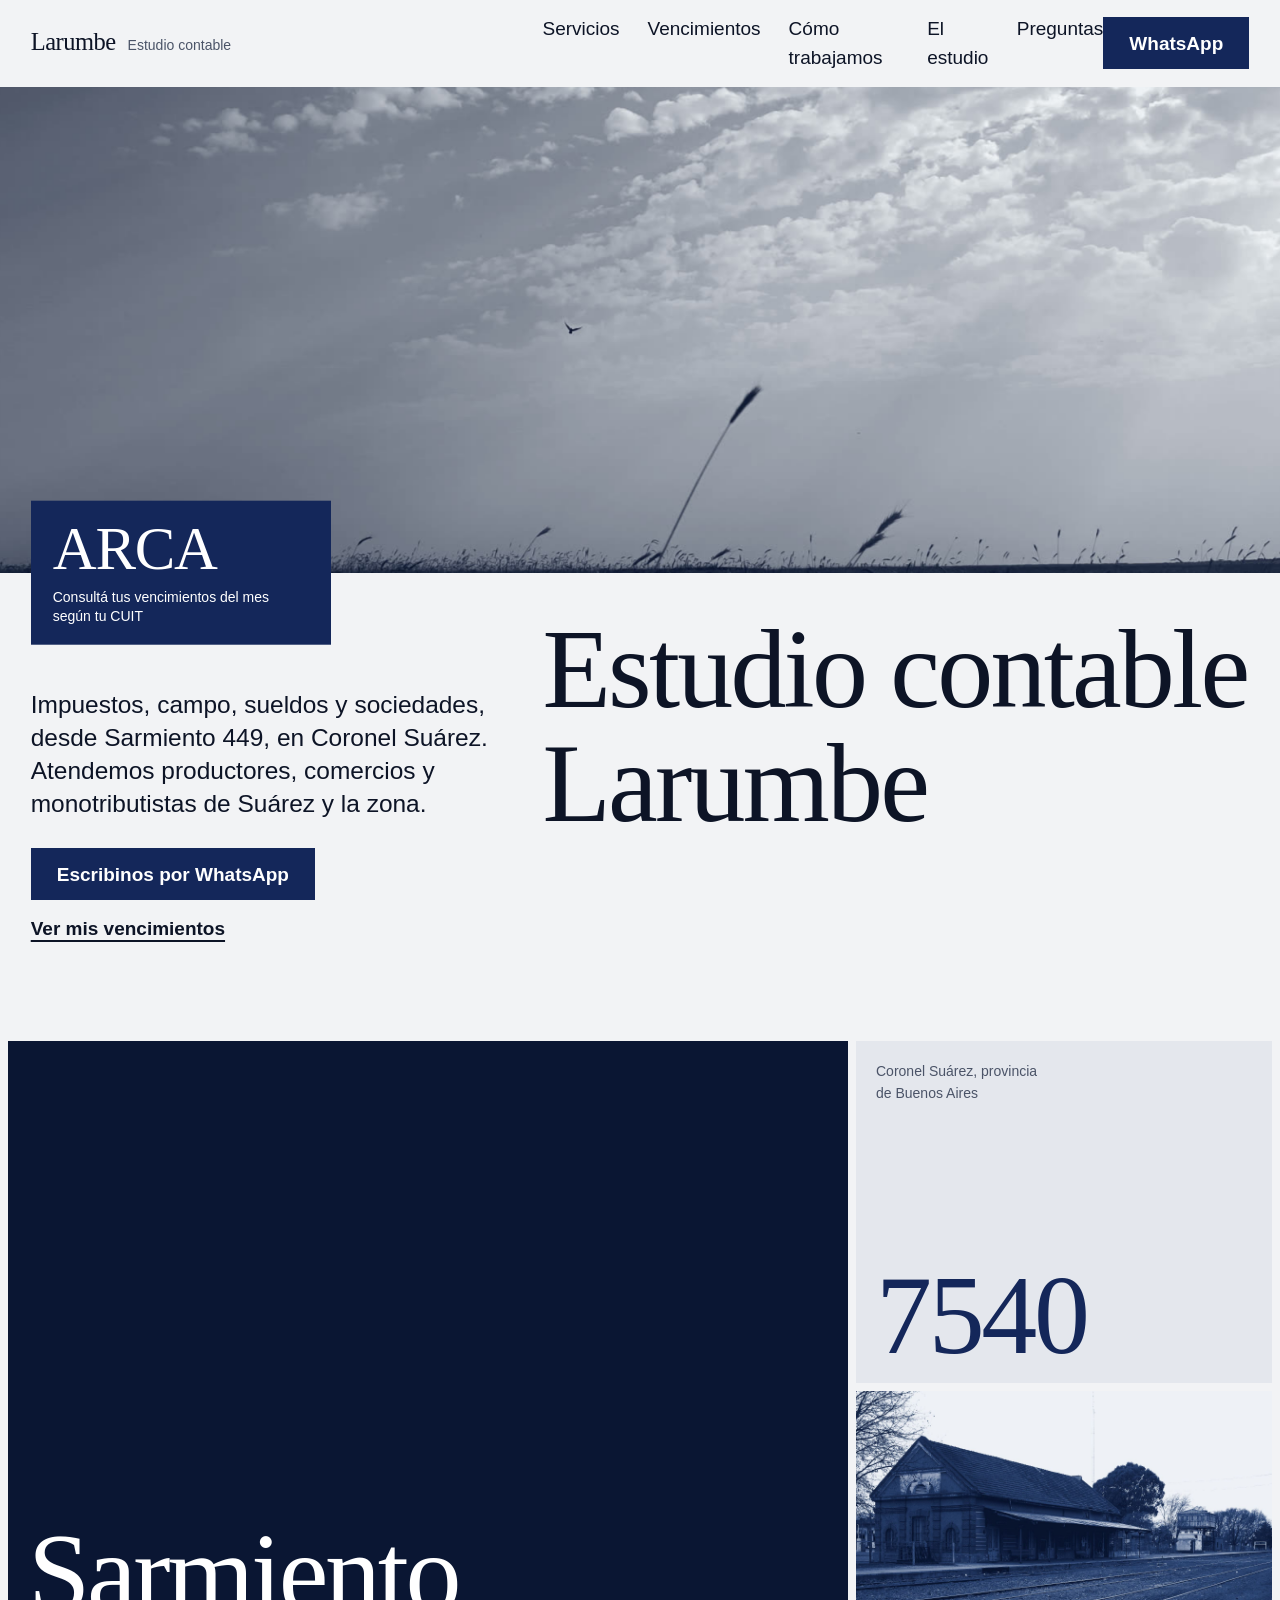
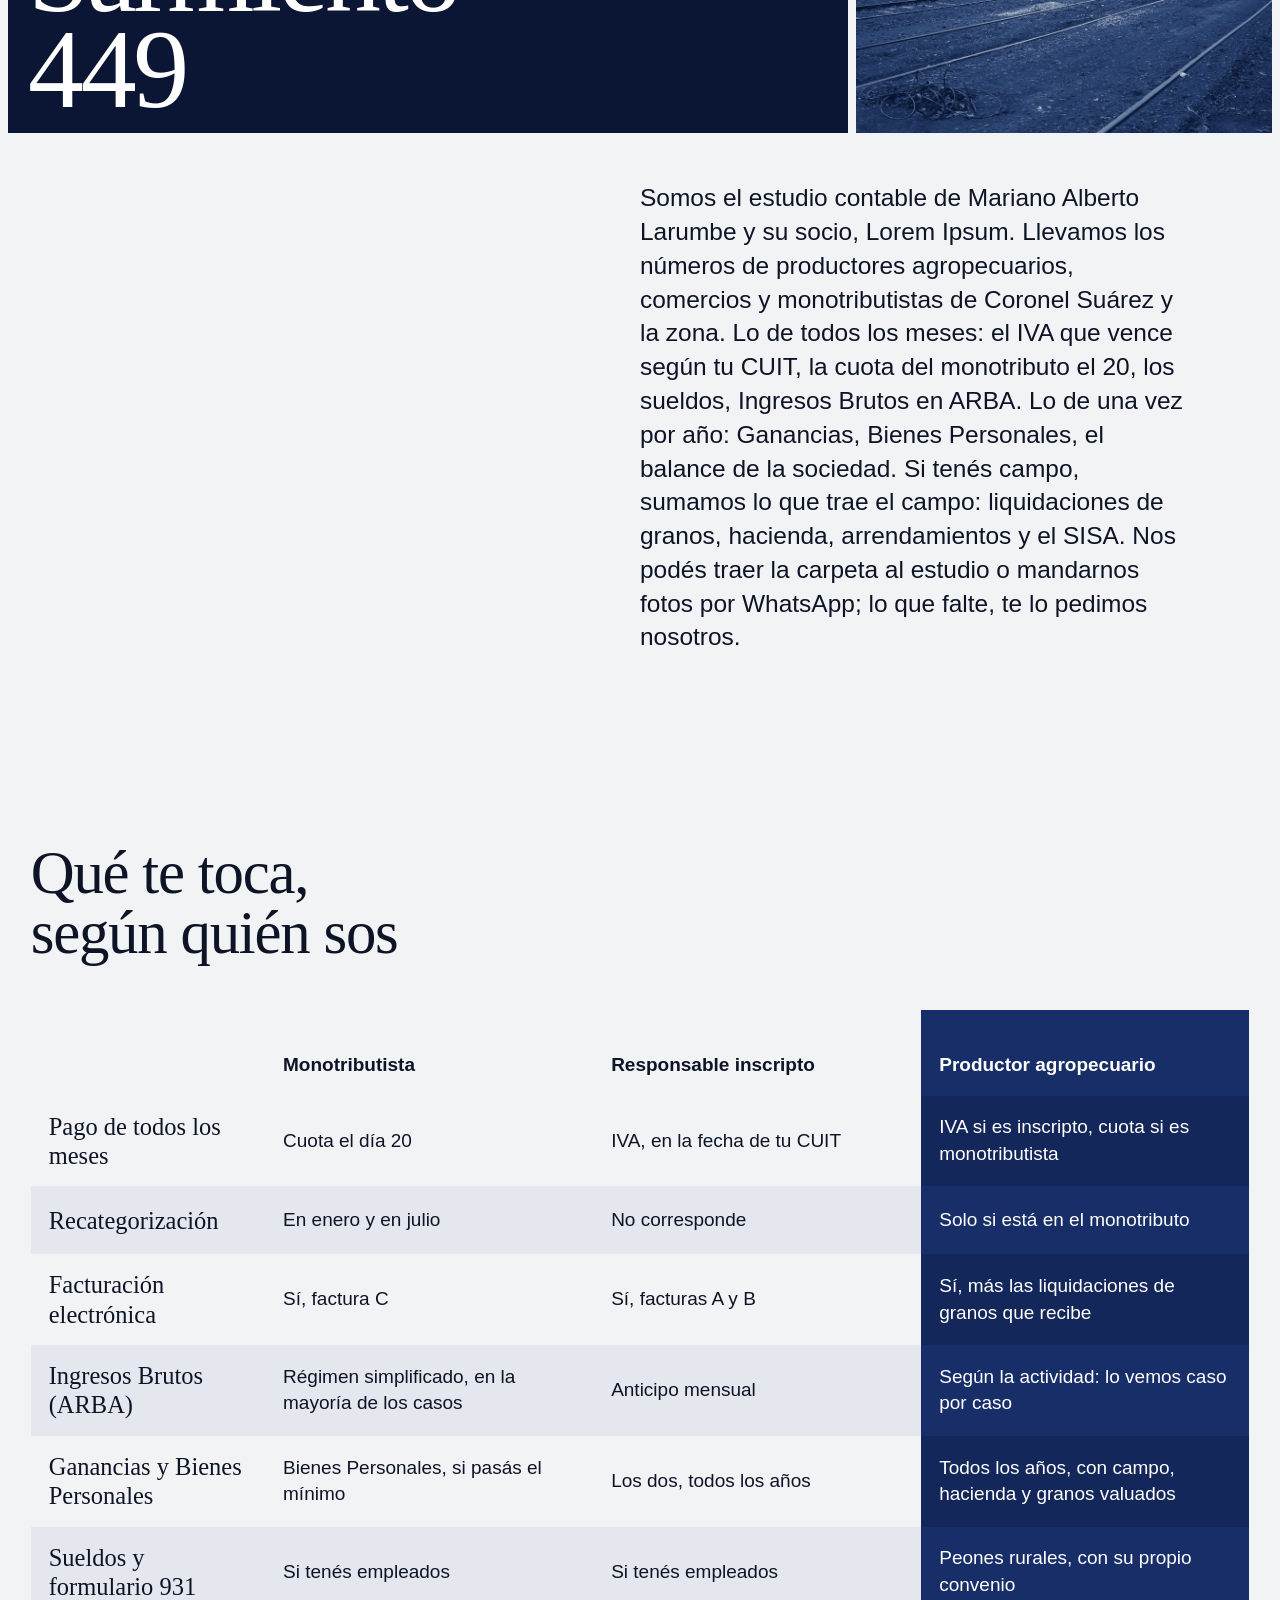
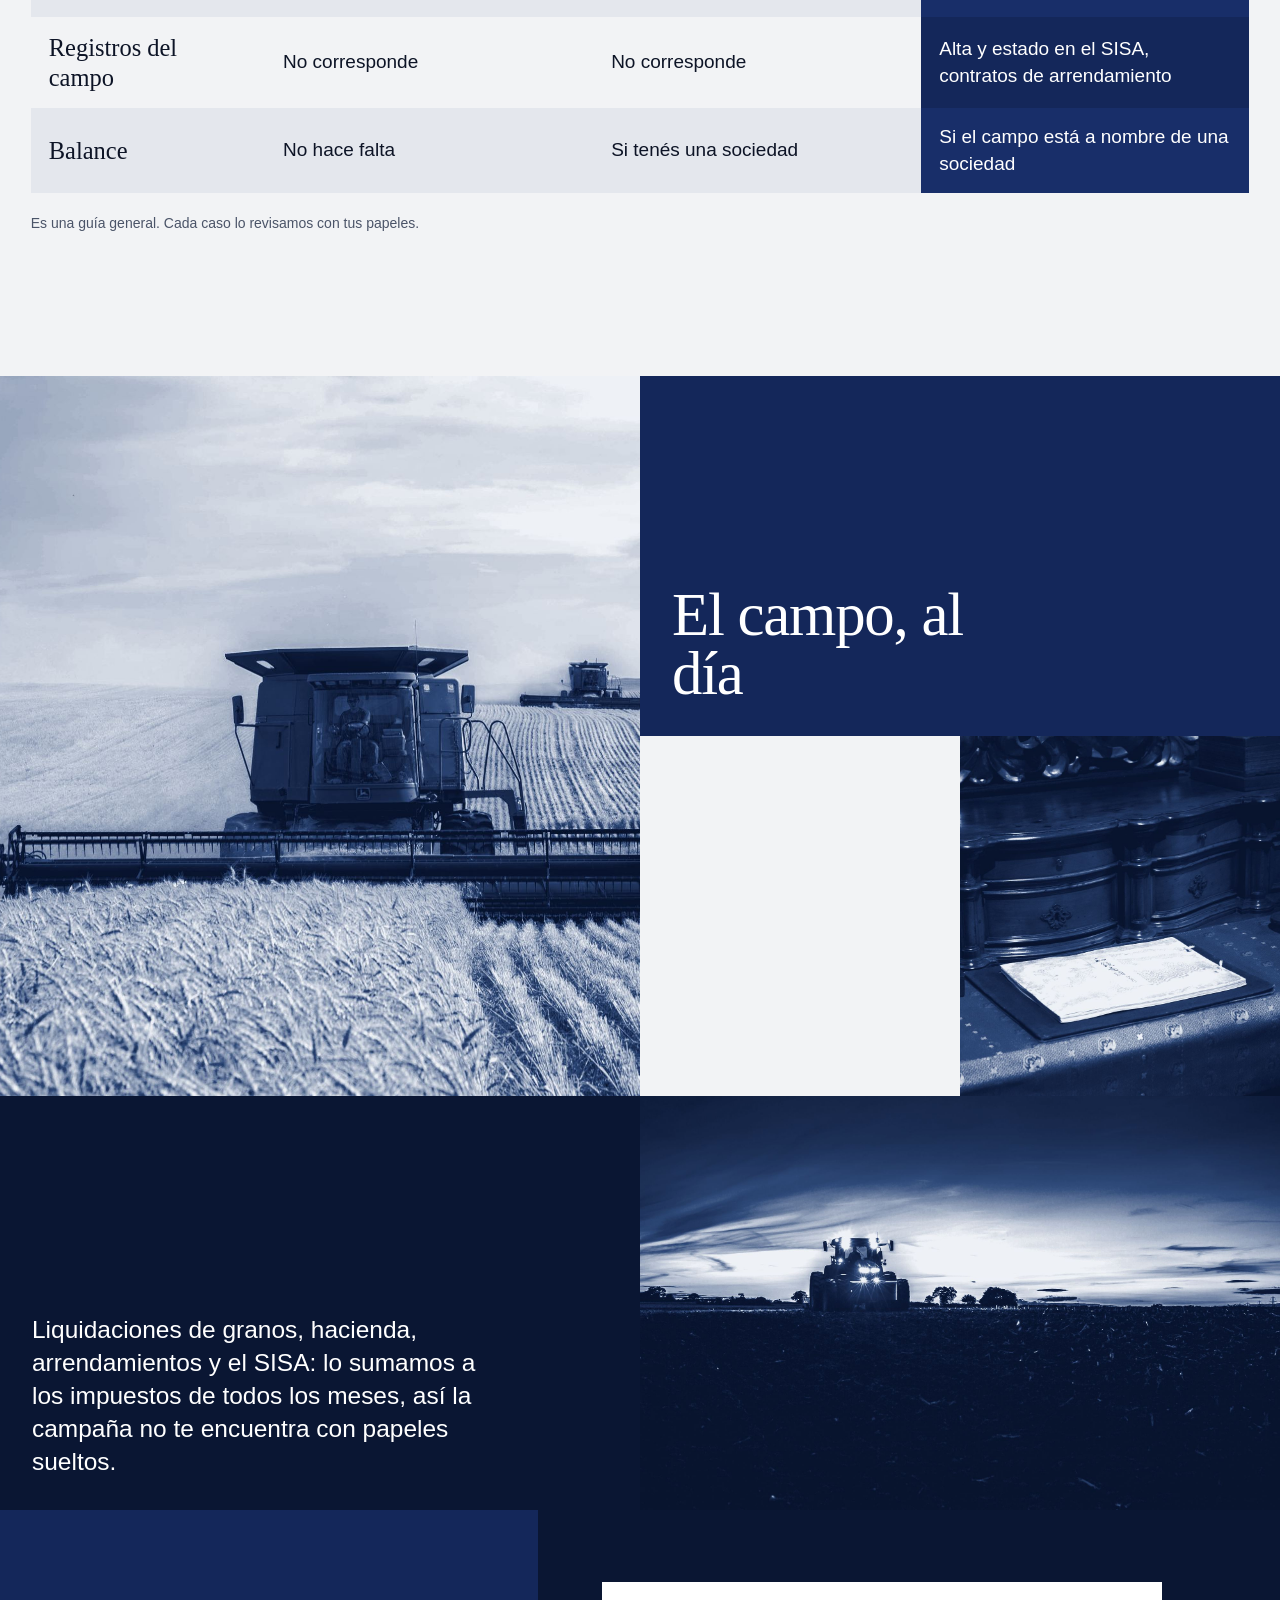
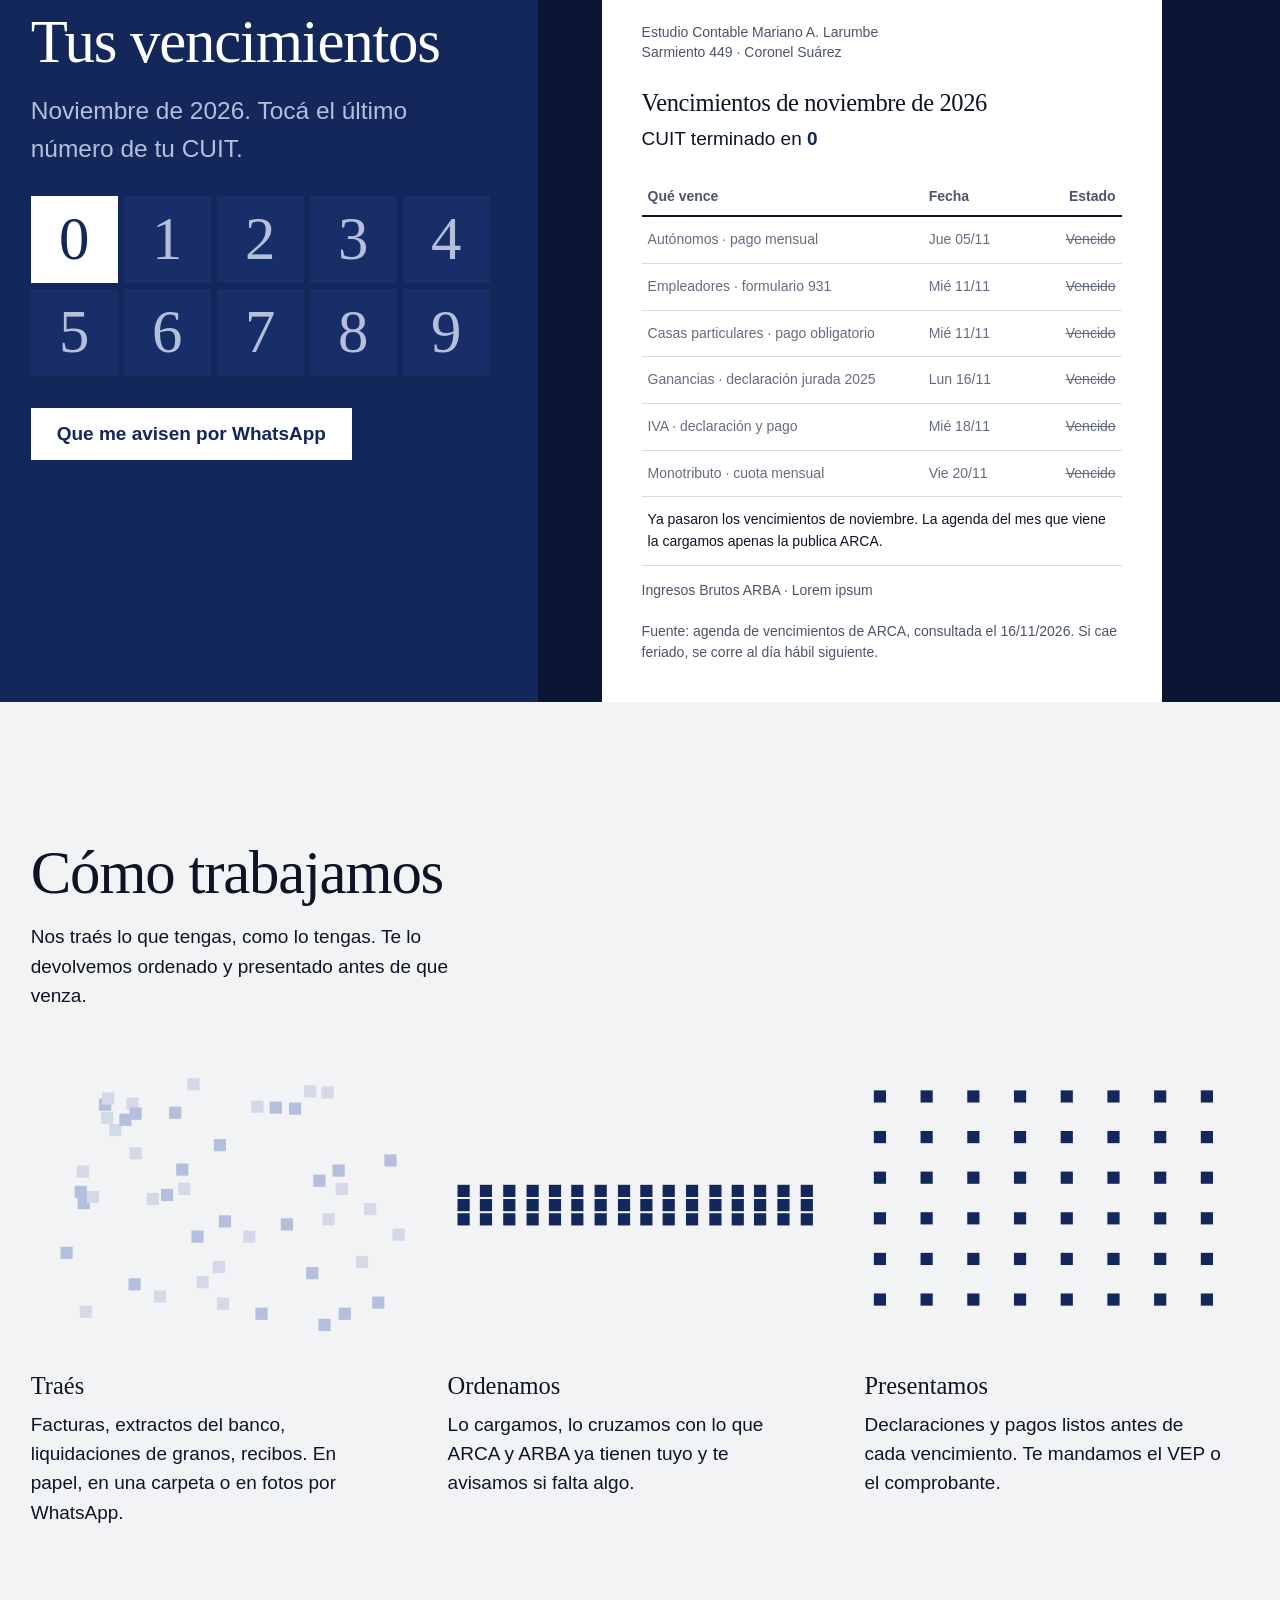
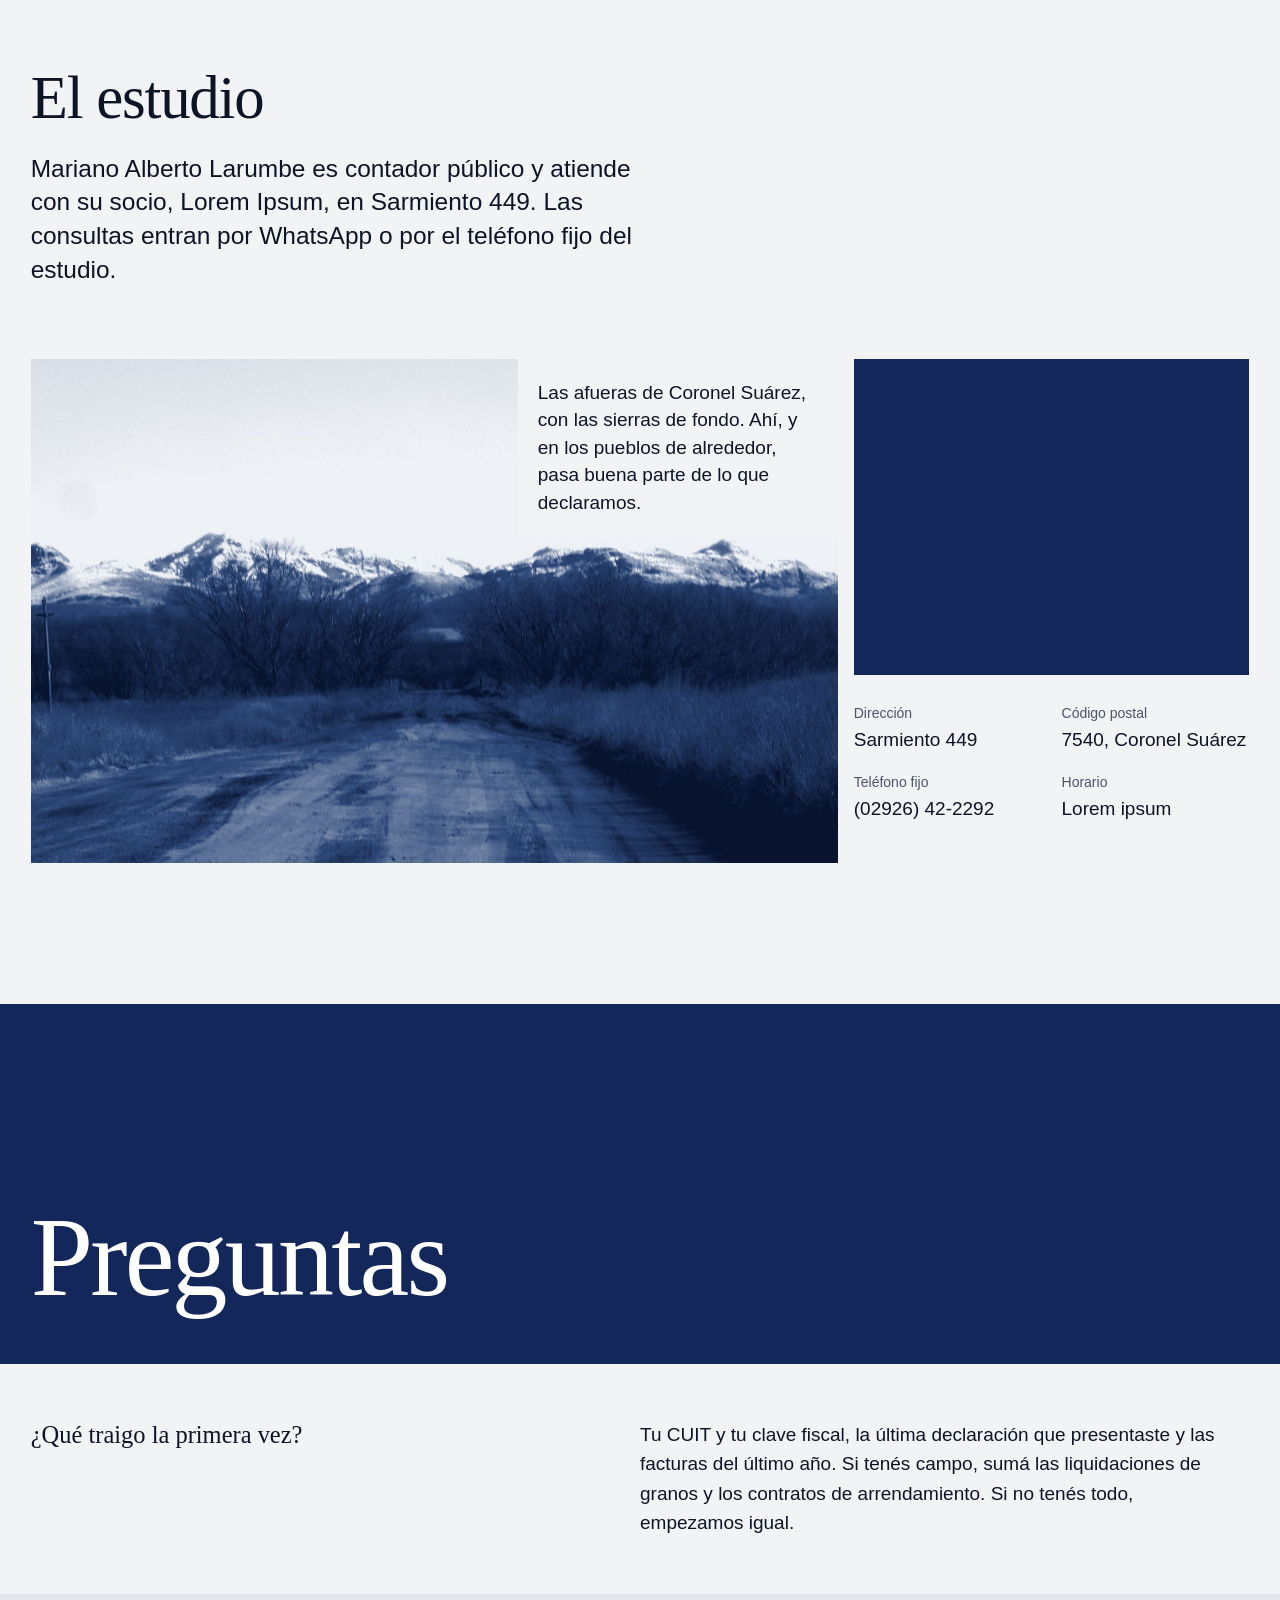
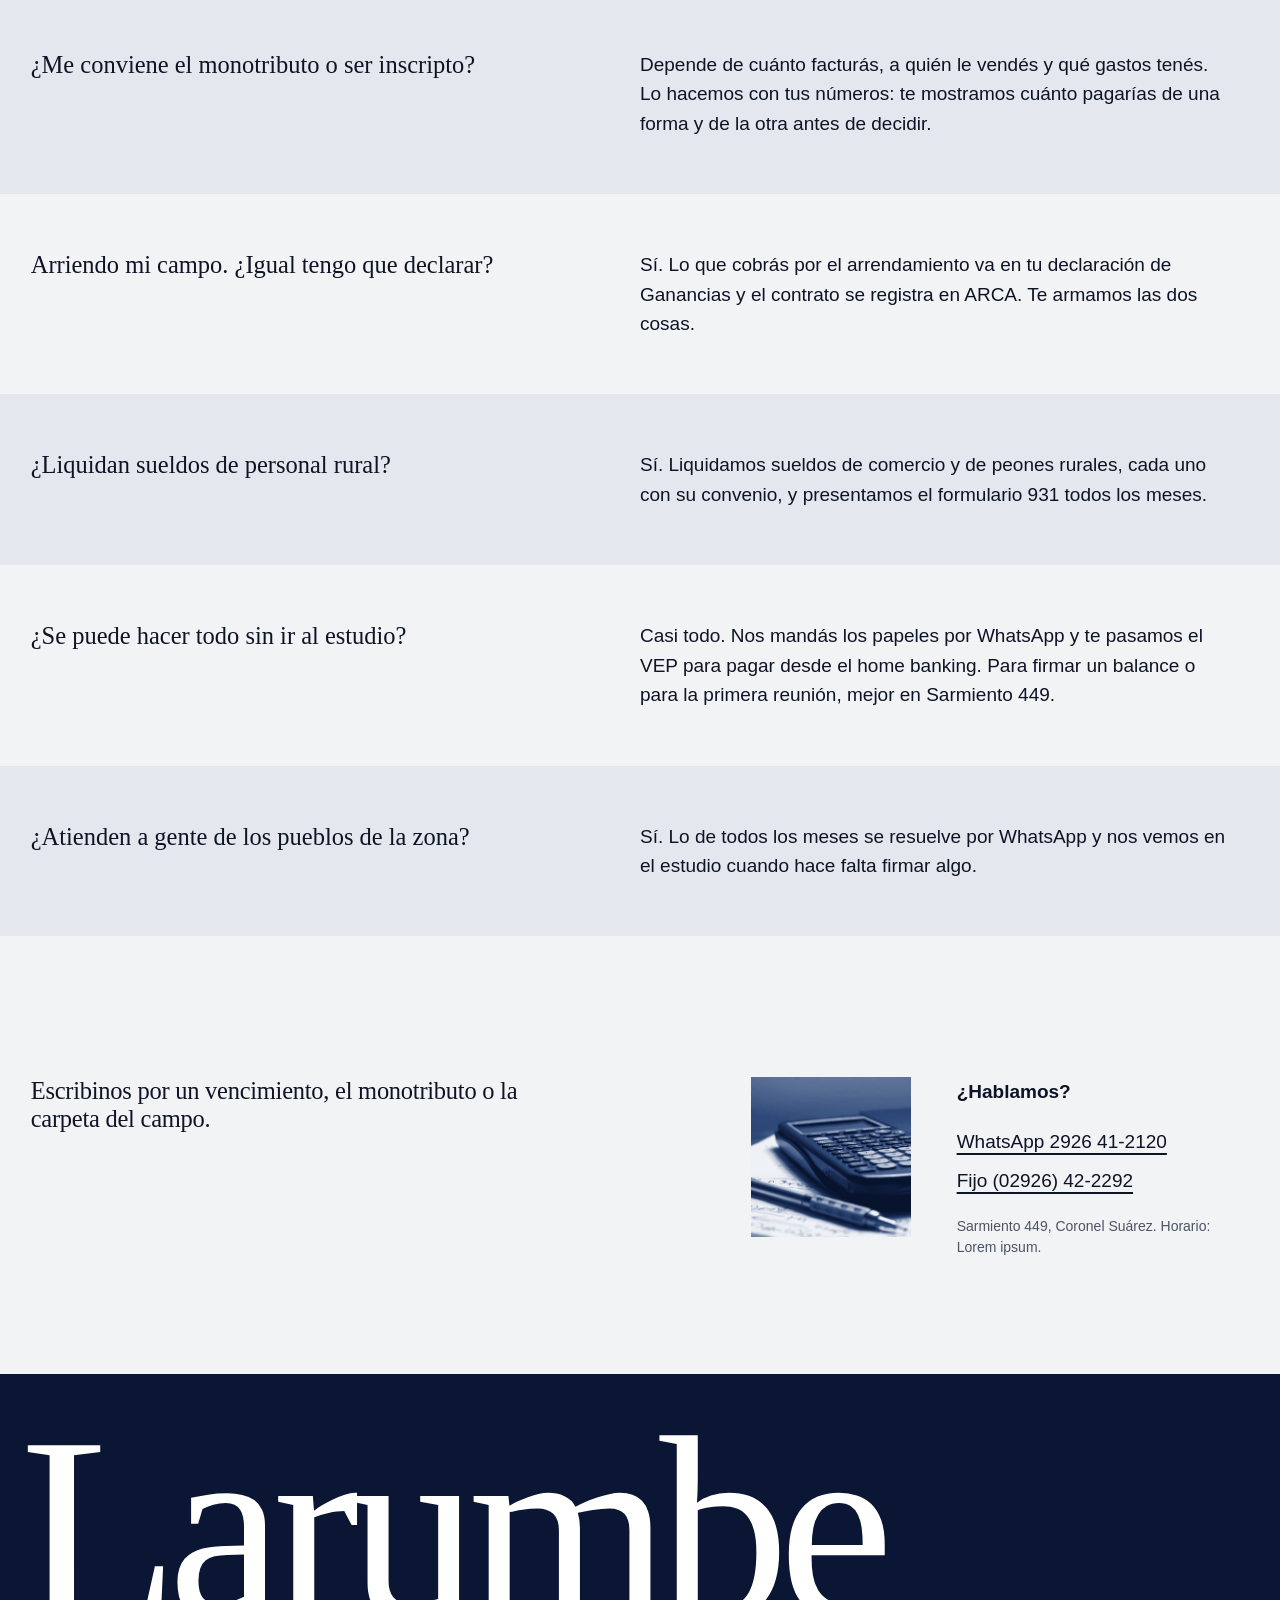
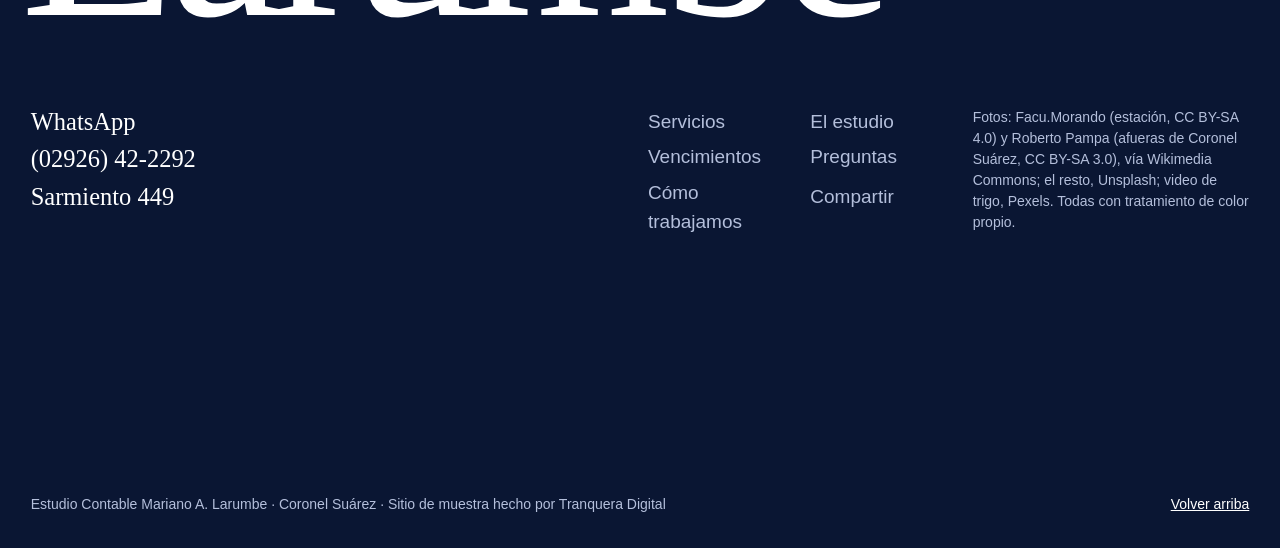
==== index.html @ 8ce14735 "Sitio de muestra: Estudio Contable Mariano A. Larumbe Co-Authored-By: Claude Opus 5.5 <noreply@anthr" ====
<!doctype html>
<html lang="es-AR">
<head>
<meta charset="utf-8">
<meta name="viewport" content="width=device-width, initial-scale=1">
<title>Estudio contable en Coronel Suárez | Mariano A. Larumbe</title>
<meta name="description" content="Estudio contable de Mariano Alberto Larumbe en Sarmiento 449, Coronel Suárez. Monotributo, IVA, Ganancias, sueldos, sociedades y campo. Consultá tus vencimientos de ARCA según tu CUIT.">
<!-- Sitio de muestra: no indexar hasta que el estudio lo apruebe -->
<meta name="robots" content="noindex, nofollow">
<link rel="canonical" href="https://borthaburutoribio.github.io/estudio-larumbe-website/">
<meta property="og:type" content="website">
<meta property="og:title" content="Estudio Contable Mariano A. Larumbe · Coronel Suárez">
<meta property="og:description" content="Impuestos, campo, sueldos y sociedades desde Sarmiento 449. Vencimientos de ARCA según tu CUIT.">
<meta property="og:image" content="https://borthaburutoribio.github.io/estudio-larumbe-website/assets/img/silos-junto-a-la-ruta.jpg">
<meta property="og:locale" content="es_AR">
<meta name="theme-color" content="#14275a">
<link rel="icon" href="assets/favicon.svg" type="image/svg+xml">
<link rel="preconnect" href="https://api.fontshare.com">
<link rel="preconnect" href="https://cdn.fontshare.com" crossorigin>
<link href="https://api.fontshare.com/v2/css?f[]=boska@400,500&f[]=switzer@400,500,600&display=swap" rel="stylesheet">
<link rel="preload" as="image" href="assets/img/cielo-pampa-poster.jpg">
<link rel="stylesheet" href="styles.css?v=3">
<script type="application/ld+json">
{
  "@context": "https://schema.org",
  "@type": "AccountingService",
  "name": "Estudio Contable Mariano A. Larumbe",
  "alternateName": "Larumbe Mariano Alberto Estudio Contable",
  "url": "https://borthaburutoribio.github.io/estudio-larumbe-website/",
  "image": "https://borthaburutoribio.github.io/estudio-larumbe-website/assets/img/silos-junto-a-la-ruta.jpg",
  "telephone": "+54 2926 42-2292",
  "address": {
    "@type": "PostalAddress",
    "streetAddress": "Sarmiento 449",
    "addressLocality": "Coronel Suárez",
    "postalCode": "7540",
    "addressRegion": "Buenos Aires",
    "addressCountry": "AR"
  },
  "areaServed": "Partido de Coronel Suárez",
  "founder": {"@type": "Person", "name": "Mariano Alberto Larumbe", "jobTitle": "Contador público"},
  "knowsAbout": ["Monotributo", "IVA", "Ganancias", "Bienes Personales", "Ingresos Brutos ARBA", "Sueldos", "Sociedades", "Impuestos del sector agropecuario"]
}
</script>
<script type="application/ld+json">
{
  "@context": "https://schema.org",
  "@type": "FAQPage",
  "mainEntity": [
    {"@type": "Question", "name": "¿Qué traigo la primera vez?", "acceptedAnswer": {"@type": "Answer", "text": "Tu CUIT y tu clave fiscal, la última declaración que presentaste y las facturas del último año. Si tenés campo, sumá las liquidaciones de granos y los contratos de arrendamiento. Si no tenés todo, empezamos igual."}},
    {"@type": "Question", "name": "¿Me conviene el monotributo o ser responsable inscripto?", "acceptedAnswer": {"@type": "Answer", "text": "Depende de cuánto facturás, a quién le vendés y qué gastos tenés. Lo hacemos con tus números: te mostramos cuánto pagarías de una forma y de la otra antes de decidir."}},
    {"@type": "Question", "name": "Arriendo mi campo. ¿Igual tengo que declarar?", "acceptedAnswer": {"@type": "Answer", "text": "Sí. Lo que cobrás por el arrendamiento va en tu declaración de Ganancias y el contrato se registra en ARCA. Te armamos las dos cosas."}},
    {"@type": "Question", "name": "¿Liquidan sueldos de personal rural?", "acceptedAnswer": {"@type": "Answer", "text": "Sí. Liquidamos sueldos de comercio y de peones rurales, cada uno con su convenio, y presentamos el formulario 931 todos los meses."}},
    {"@type": "Question", "name": "¿Se puede hacer todo sin ir al estudio?", "acceptedAnswer": {"@type": "Answer", "text": "Casi todo. Nos mandás los papeles por WhatsApp y te pasamos el VEP para pagar desde el home banking. Para firmar un balance o para la primera reunión, mejor en Sarmiento 449."}},
    {"@type": "Question", "name": "¿Atienden a gente de los pueblos de la zona?", "acceptedAnswer": {"@type": "Answer", "text": "Sí. Lo de todos los meses se resuelve por WhatsApp y nos vemos en el estudio cuando hace falta firmar algo."}}
  ]
}
</script>
</head>
<body>
<a class="skip" href="#contenido">Ir al contenido</a>

<header class="bar">
  <a class="wordmark" href="#inicio" aria-label="Estudio Larumbe, inicio">
    <span class="wm-name">Larumbe</span>
    <span class="wm-sub">Estudio contable</span>
  </a>
  <nav class="nav" aria-label="Secciones">
    <button class="nav-toggle" type="button" aria-expanded="false" aria-controls="menu">Menú</button>
    <ul id="menu" class="nav-list">
      <li><a href="#que-te-toca">Servicios</a></li>
      <li><a href="#vencimientos">Vencimientos</a></li>
      <li><a href="#como-trabajamos">Cómo trabajamos</a></li>
      <li><a href="#estudio">El estudio</a></li>
      <li><a href="#preguntas">Preguntas</a></li>
    </ul>
  </nav>
  <a class="btn btn-ink bar-cta" href="https://wa.me/5492926412120?text=Hola%20Mariano%2C%20te%20escribo%20desde%20la%20web%20del%20estudio." target="_blank" rel="noopener">WhatsApp</a>
</header>

<main id="contenido">

<!-- HERO -->
<section class="hero" id="inicio">
  <figure class="masthead">
    <video class="mast-media" autoplay muted loop playsinline preload="auto" poster="assets/img/cielo-pampa-poster.jpg" aria-label="Trigo moviéndose con el viento bajo un cielo de nubes, en la llanura"><source src="assets/video/cielo-pampa.mp4" type="video/mp4"></video>
  </figure>
  <div class="hero-body">
    <div class="next-due" id="proximo" aria-live="polite">
      <p class="nd-fig" id="nd-fig">18/11</p>
      <p class="nd-text" id="nd-text">Vence el IVA para los CUIT terminados en 0 y 1</p>
    </div>
    <div class="hero-talk">
      <p class="standfirst reveal-late">Impuestos, campo, sueldos y sociedades, desde Sarmiento 449, en Coronel Suárez. Atendemos productores, comercios y monotributistas de Suárez y la zona.</p>
      <!-- A CONFIRMAR: rubros de clientes y zona que atiende el estudio -->
      <div class="hero-actions reveal-late">
        <a class="btn btn-ink" href="https://wa.me/5492926412120?text=Hola%20Mariano%2C%20quiero%20hacer%20una%20consulta%20al%20estudio." target="_blank" rel="noopener">Escribinos por WhatsApp</a>
        <a class="link" href="#vencimientos">Ver mis vencimientos</a>
      </div>
    </div>
    <h1 class="hero-title"><span class="line"><span>Estudio contable</span></span><span class="line"><span>Larumbe</span></span></h1>
  </div>
</section>

<!-- INTRO: tiles -->
<section class="tiles" aria-labelledby="t-dir">
  <div class="tile tile-a">
    <h2 id="t-dir" class="tile-slogan rise"><span>Sarmiento</span> <span>449</span></h2>
  </div>
  <div class="tile tile-b">
    <p class="tile-fig rise" aria-label="Código postal 7540">7540</p>
    <p class="tile-cap">Coronel Suárez, provincia de Buenos Aires</p>
  </div>
  <figure class="tile tile-c">
    <img src="assets/img/estacion-coronel-suarez.jpg" width="1920" height="1440" alt="La estación de tren de Coronel Suárez" loading="lazy" decoding="async">
  </figure>
  <div class="tile tile-d">
    <!-- A CONFIRMAR: nombre del socio, rubros y servicios que lleva el estudio -->
    <p class="lead rise">Somos el estudio contable de Mariano Alberto Larumbe y su socio, Lorem Ipsum. Llevamos los números de productores agropecuarios, comercios y monotributistas de Coronel Suárez y la zona. Lo de todos los meses: el IVA que vence según tu CUIT, la cuota del monotributo el 20, los sueldos, Ingresos Brutos en ARBA. Lo de una vez por año: Ganancias, Bienes Personales, el balance de la sociedad. Si tenés campo, sumamos lo que trae el campo: liquidaciones de granos, hacienda, arrendamientos y el SISA. Nos podés traer la carpeta al estudio o mandarnos fotos por WhatsApp; lo que falte, te lo pedimos nosotros.</p>
  </div>
</section>

<!-- FEATURES: comparación en texto -->
<section class="compare" id="que-te-toca" aria-labelledby="c-title">
  <h2 id="c-title" class="h-head rise">Qué te toca, según quién sos</h2>
  <!-- A CONFIRMAR: servicios que efectivamente presta el estudio -->
  <div class="cmp" role="table" aria-label="Obligaciones según el tipo de contribuyente">
    <div class="cmp-row cmp-headrow" role="row">
      <span class="cmp-name" role="columnheader"><span class="sr">Obligación</span></span>
      <span class="cmp-col" role="columnheader">Monotributista</span>
      <span class="cmp-col" role="columnheader">Responsable inscripto</span>
      <span class="cmp-col is-feat" role="columnheader">Productor agropecuario</span>
    </div>
    <div class="cmp-row" role="row">
      <span class="cmp-name" role="rowheader">Pago de todos los meses</span>
      <span class="cmp-cell" role="cell" data-col="Monotributista">Cuota el día 20</span>
      <span class="cmp-cell" role="cell" data-col="Responsable inscripto">IVA, en la fecha de tu CUIT</span>
      <span class="cmp-cell is-feat" role="cell" data-col="Productor agropecuario">IVA si es inscripto, cuota si es monotributista</span>
    </div>
    <div class="cmp-row" role="row">
      <span class="cmp-name" role="rowheader">Recategorización</span>
      <span class="cmp-cell" role="cell" data-col="Monotributista">En enero y en julio</span>
      <span class="cmp-cell" role="cell" data-col="Responsable inscripto">No corresponde</span>
      <span class="cmp-cell is-feat" role="cell" data-col="Productor agropecuario">Solo si está en el monotributo</span>
    </div>
    <div class="cmp-row" role="row">
      <span class="cmp-name" role="rowheader">Facturación electrónica</span>
      <span class="cmp-cell" role="cell" data-col="Monotributista">Sí, factura C</span>
      <span class="cmp-cell" role="cell" data-col="Responsable inscripto">Sí, facturas A y B</span>
      <span class="cmp-cell is-feat" role="cell" data-col="Productor agropecuario">Sí, más las liquidaciones de granos que recibe</span>
    </div>
    <div class="cmp-row" role="row">
      <span class="cmp-name" role="rowheader">Ingresos Brutos (ARBA)</span>
      <span class="cmp-cell" role="cell" data-col="Monotributista">Régimen simplificado, en la mayoría de los casos</span>
      <span class="cmp-cell" role="cell" data-col="Responsable inscripto">Anticipo mensual</span>
      <span class="cmp-cell is-feat" role="cell" data-col="Productor agropecuario">Según la actividad: lo vemos caso por caso</span>
    </div>
    <div class="cmp-row" role="row">
      <span class="cmp-name" role="rowheader">Ganancias y Bienes Personales</span>
      <span class="cmp-cell" role="cell" data-col="Monotributista">Bienes Personales, si pasás el mínimo</span>
      <span class="cmp-cell" role="cell" data-col="Responsable inscripto">Los dos, todos los años</span>
      <span class="cmp-cell is-feat" role="cell" data-col="Productor agropecuario">Todos los años, con campo, hacienda y granos valuados</span>
    </div>
    <div class="cmp-row" role="row">
      <span class="cmp-name" role="rowheader">Sueldos y formulario 931</span>
      <span class="cmp-cell" role="cell" data-col="Monotributista">Si tenés empleados</span>
      <span class="cmp-cell" role="cell" data-col="Responsable inscripto">Si tenés empleados</span>
      <span class="cmp-cell is-feat" role="cell" data-col="Productor agropecuario">Peones rurales, con su propio convenio</span>
    </div>
    <div class="cmp-row" role="row">
      <span class="cmp-name" role="rowheader">Registros del campo</span>
      <span class="cmp-cell" role="cell" data-col="Monotributista">No corresponde</span>
      <span class="cmp-cell" role="cell" data-col="Responsable inscripto">No corresponde</span>
      <span class="cmp-cell is-feat" role="cell" data-col="Productor agropecuario">Alta y estado en el SISA, contratos de arrendamiento</span>
    </div>
    <div class="cmp-row" role="row">
      <span class="cmp-name" role="rowheader">Balance</span>
      <span class="cmp-cell" role="cell" data-col="Monotributista">No hace falta</span>
      <span class="cmp-cell" role="cell" data-col="Responsable inscripto">Si tenés una sociedad</span>
      <span class="cmp-cell is-feat" role="cell" data-col="Productor agropecuario">Si el campo está a nombre de una sociedad</span>
    </div>
  </div>
  <p class="note">Es una guía general. Cada caso lo revisamos con tus papeles.</p>
</section>

<!-- MOSAICO: campo y escritorio -->
<section class="mosaic" aria-labelledby="m-title">
  <figure class="m m-a">
    <img src="assets/img/cosechadora-en-trigo.jpg" width="2000" height="1428" alt="Cosechadora levantando trigo en un lote" loading="lazy" decoding="async">
  </figure>
  <div class="m m-b">
    <h2 id="m-title" class="m-title rise">El campo, al día</h2>
  </div>
  <figure class="m m-c">
    <img src="assets/img/silos-junto-a-la-ruta.jpg" width="2000" height="1333" alt="Silos de cereal junto a una ruta en la llanura bonaerense" loading="lazy" decoding="async">
  </figure>
  <figure class="m m-d">
    <img src="assets/img/libro-contable-antiguo.jpg" width="2000" height="1125" alt="Libro contable abierto sobre un escritorio de madera" loading="lazy" decoding="async">
  </figure>
  <div class="m m-e">
    <p class="m-text rise">Liquidaciones de granos, hacienda, arrendamientos y el SISA: lo sumamos a los impuestos de todos los meses, así la campaña no te encuentra con papeles sueltos.</p>
  </div>
  <figure class="m m-f">
    <img src="assets/img/tractor-al-anochecer.jpg" width="2000" height="1313" alt="Tractor trabajando un lote al anochecer" loading="lazy" decoding="async">
  </figure>
</section>

<!-- VENCIMIENTOS: la pieza interactiva -->
<section class="dues" id="vencimientos" aria-labelledby="v-title">
  <div class="dues-pick">
    <h2 id="v-title" class="h-head rise">Tus vencimientos</h2>
    <p class="dues-help">Noviembre de 2026. Tocá el último número de tu CUIT.</p>
    <div class="digits" role="group" aria-label="Último número del CUIT">
      <button type="button" class="digit" data-d="0">0</button>
      <button type="button" class="digit" data-d="1">1</button>
      <button type="button" class="digit" data-d="2">2</button>
      <button type="button" class="digit" data-d="3">3</button>
      <button type="button" class="digit" data-d="4">4</button>
      <button type="button" class="digit" data-d="5">5</button>
      <button type="button" class="digit" data-d="6">6</button>
      <button type="button" class="digit" data-d="7">7</button>
      <button type="button" class="digit" data-d="8">8</button>
      <button type="button" class="digit" data-d="9">9</button>
    </div>
    <a class="btn btn-paper" id="dues-wa" href="https://wa.me/5492926412120?text=Hola%2C%20quiero%20que%20me%20avisen%20mis%20vencimientos." target="_blank" rel="noopener">Que me avisen por WhatsApp</a>
  </div>
  <div class="dues-stage">
    <article class="sheet" data-ui id="sheet" aria-live="polite">
      <header class="sh-head">
        <p class="sh-from">Estudio Contable Mariano A. Larumbe<br>Sarmiento 449 · Coronel Suárez</p>
        <p class="sh-title">Vencimientos de noviembre de 2026</p>
        <p class="sh-cuit">CUIT terminado en <strong id="sh-d">0</strong></p>
      </header>
      <table class="sh-table">
        <thead><tr><th scope="col">Qué vence</th><th scope="col">Fecha</th><th scope="col">Estado</th></tr></thead>
        <tbody id="sh-body">
          <tr><td>Autónomos · pago mensual</td><td>Jue 05/11</td><td>Vencido</td></tr>
          <tr><td>Empleadores · formulario 931</td><td>Mié 11/11</td><td>Vencido</td></tr>
          <tr><td>Casas particulares · pago obligatorio</td><td>Mié 11/11</td><td>Vencido</td></tr>
          <tr><td>Ganancias · declaración jurada 2025</td><td>Lun 16/11</td><td>Hoy</td></tr>
          <tr><td>IVA · declaración y pago</td><td>Mié 18/11</td><td>Próximo</td></tr>
          <tr><td>Monotributo · cuota mensual</td><td>Vie 20/11</td><td>Próximo</td></tr>
        </tbody>
      </table>
      <!-- A CONFIRMAR: fechas de ARBA (Ingresos Brutos) del mes; el estudio las carga en vencimientos.js -->
      <p class="sh-row-extra">Ingresos Brutos ARBA · Lorem ipsum</p>
      <p class="sh-foot">Fuente: agenda de vencimientos de ARCA, consultada el 16/11/2026. Si cae feriado, se corre al día hábil siguiente.</p>
    </article>
  </div>
</section>

<!-- CÓMO TRABAJAMOS -->
<section class="flow" id="como-trabajamos" aria-labelledby="f-title">
  <div class="flow-head">
    <h2 id="f-title" class="h-head rise">Cómo trabajamos</h2>
    <p class="body rise">Nos traés lo que tengas, como lo tengas. Te lo devolvemos ordenado y presentado antes de que venza.</p>
    <!-- A CONFIRMAR: forma de trabajo del estudio -->
  </div>
  <div class="flow-fig">
    <!--DIAGRAMA--><svg class="diagram diagram-wide" viewBox="0 0 1200 270" role="img" aria-label="Papeles sueltos a la izquierda, juntos en una carpeta en el medio y ordenados en filas a la derecha"><rect class="sq s1" x="77" y="57" width="12" height="12" fill="var(--sq-b)" transform="rotate(-8 83 63)"/><rect class="sq s1" x="246" y="150" width="12" height="12" fill="var(--sq-a)" transform="rotate(-20 252 156)"/><rect class="sq s1" x="45" y="98" width="12" height="12" fill="var(--sq-b)" transform="rotate(-4 51 104)"/><rect class="sq s1" x="221" y="238" width="12" height="12" fill="var(--sq-a)" transform="rotate(3 227 244)"/><rect class="sq s1" x="94" y="31" width="12" height="12" fill="var(--sq-b)" transform="rotate(15 100 37)"/><rect class="sq s1" x="143" y="96" width="12" height="12" fill="var(--sq-a)" transform="rotate(-15 149 102)"/><rect class="sq s1" x="97" y="80" width="12" height="12" fill="var(--sq-b)" transform="rotate(-28 103 86)"/><rect class="sq s1" x="29" y="178" width="12" height="12" fill="var(--sq-a)" transform="rotate(-1 35 184)"/><rect class="sq s1" x="217" y="34" width="12" height="12" fill="var(--sq-b)" transform="rotate(4 223 40)"/><rect class="sq s1" x="278" y="107" width="12" height="12" fill="var(--sq-a)" transform="rotate(-17 284 113)"/><rect class="sq s1" x="286" y="20" width="12" height="12" fill="var(--sq-b)" transform="rotate(27 292 26)"/><rect class="sq s1" x="180" y="72" width="12" height="12" fill="var(--sq-a)" transform="rotate(22 186 78)"/><rect class="sq s1" x="154" y="12" width="12" height="12" fill="var(--sq-b)" transform="rotate(7 160 18)"/><rect class="sq s1" x="235" y="35" width="12" height="12" fill="var(--sq-a)" transform="rotate(34 241 41)"/><rect class="sq s1" x="48" y="236" width="12" height="12" fill="var(--sq-b)" transform="rotate(31 54 242)"/><rect class="sq s1" x="297" y="97" width="12" height="12" fill="var(--sq-a)" transform="rotate(-9 303 103)"/><rect class="sq s1" x="356" y="160" width="12" height="12" fill="var(--sq-b)" transform="rotate(-34 362 166)"/><rect class="sq s1" x="271" y="198" width="12" height="12" fill="var(--sq-a)" transform="rotate(-3 277 204)"/><rect class="sq s1" x="300" y="115" width="12" height="12" fill="var(--sq-b)" transform="rotate(1 306 121)"/><rect class="sq s1" x="303" y="238" width="12" height="12" fill="var(--sq-a)" transform="rotate(7 309 244)"/><rect class="sq s1" x="320" y="187" width="12" height="12" fill="var(--sq-b)" transform="rotate(25 326 193)"/><rect class="sq s1" x="336" y="227" width="12" height="12" fill="var(--sq-a)" transform="rotate(4 342 233)"/><rect class="sq s1" x="287" y="145" width="12" height="12" fill="var(--sq-b)" transform="rotate(3 293 151)"/><rect class="sq s1" x="185" y="147" width="12" height="12" fill="var(--sq-a)" transform="rotate(16 191 153)"/><rect class="sq s1" x="69" y="45" width="12" height="12" fill="var(--sq-b)" transform="rotate(-34 75 51)"/><rect class="sq s1" x="46" y="129" width="12" height="12" fill="var(--sq-a)" transform="rotate(-2 52 135)"/><rect class="sq s1" x="269" y="19" width="12" height="12" fill="var(--sq-b)" transform="rotate(6 275 25)"/><rect class="sq s1" x="128" y="121" width="12" height="12" fill="var(--sq-a)" transform="rotate(25 134 127)"/><rect class="sq s1" x="121" y="221" width="12" height="12" fill="var(--sq-b)" transform="rotate(-7 127 227)"/><rect class="sq s1" x="87" y="47" width="12" height="12" fill="var(--sq-a)" transform="rotate(10 93 53)"/><rect class="sq s1" x="55" y="123" width="12" height="12" fill="var(--sq-b)" transform="rotate(-9 61 129)"/><rect class="sq s1" x="158" y="162" width="12" height="12" fill="var(--sq-a)" transform="rotate(-14 164 168)"/><rect class="sq s1" x="328" y="135" width="12" height="12" fill="var(--sq-b)" transform="rotate(-18 334 141)"/><rect class="sq s1" x="67" y="32" width="12" height="12" fill="var(--sq-a)" transform="rotate(30 73 38)"/><rect class="sq s1" x="179" y="192" width="12" height="12" fill="var(--sq-b)" transform="rotate(24 185 198)"/><rect class="sq s1" x="43" y="118" width="12" height="12" fill="var(--sq-a)" transform="rotate(25 49 124)"/><rect class="sq s1" x="183" y="228" width="12" height="12" fill="var(--sq-b)" transform="rotate(22 189 234)"/><rect class="sq s1" x="96" y="209" width="12" height="12" fill="var(--sq-a)" transform="rotate(-5 102 215)"/><rect class="sq s1" x="114" y="125" width="12" height="12" fill="var(--sq-b)" transform="rotate(1 120 131)"/><rect class="sq s1" x="97" y="41" width="12" height="12" fill="var(--sq-a)" transform="rotate(-15 103 47)"/><rect class="sq s1" x="70" y="26" width="12" height="12" fill="var(--sq-b)" transform="rotate(-22 76 32)"/><rect class="sq s1" x="136" y="40" width="12" height="12" fill="var(--sq-a)" transform="rotate(-12 142 46)"/><rect class="sq s1" x="209" y="162" width="12" height="12" fill="var(--sq-b)" transform="rotate(30 215 168)"/><rect class="sq s1" x="348" y="87" width="12" height="12" fill="var(--sq-a)" transform="rotate(-20 354 93)"/><rect class="sq s1" x="145" y="115" width="12" height="12" fill="var(--sq-b)" transform="rotate(-26 151 121)"/><rect class="sq s1" x="254" y="36" width="12" height="12" fill="var(--sq-a)" transform="rotate(-22 260 42)"/><rect class="sq s1" x="163" y="207" width="12" height="12" fill="var(--sq-b)" transform="rotate(-24 169 213)"/><rect class="sq s1" x="283" y="249" width="12" height="12" fill="var(--sq-a)" transform="rotate(11 289 255)"/><rect class="sq s2" x="420" y="117" width="12" height="12" fill="var(--sq-c)"/><rect class="sq s2" x="420" y="131" width="12" height="12" fill="var(--sq-c)"/><rect class="sq s2" x="420" y="145" width="12" height="12" fill="var(--sq-c)"/><rect class="sq s2" x="442" y="117" width="12" height="12" fill="var(--sq-c)"/><rect class="sq s2" x="442" y="131" width="12" height="12" fill="var(--sq-c)"/><rect class="sq s2" x="442" y="145" width="12" height="12" fill="var(--sq-c)"/><rect class="sq s2" x="465" y="117" width="12" height="12" fill="var(--sq-c)"/><rect class="sq s2" x="465" y="131" width="12" height="12" fill="var(--sq-c)"/><rect class="sq s2" x="465" y="145" width="12" height="12" fill="var(--sq-c)"/><rect class="sq s2" x="488" y="117" width="12" height="12" fill="var(--sq-c)"/><rect class="sq s2" x="488" y="131" width="12" height="12" fill="var(--sq-c)"/><rect class="sq s2" x="488" y="145" width="12" height="12" fill="var(--sq-c)"/><rect class="sq s2" x="510" y="117" width="12" height="12" fill="var(--sq-c)"/><rect class="sq s2" x="510" y="131" width="12" height="12" fill="var(--sq-c)"/><rect class="sq s2" x="510" y="145" width="12" height="12" fill="var(--sq-c)"/><rect class="sq s2" x="532" y="117" width="12" height="12" fill="var(--sq-c)"/><rect class="sq s2" x="532" y="131" width="12" height="12" fill="var(--sq-c)"/><rect class="sq s2" x="532" y="145" width="12" height="12" fill="var(--sq-c)"/><rect class="sq s2" x="555" y="117" width="12" height="12" fill="var(--sq-c)"/><rect class="sq s2" x="555" y="131" width="12" height="12" fill="var(--sq-c)"/><rect class="sq s2" x="555" y="145" width="12" height="12" fill="var(--sq-c)"/><rect class="sq s2" x="578" y="117" width="12" height="12" fill="var(--sq-c)"/><rect class="sq s2" x="578" y="131" width="12" height="12" fill="var(--sq-c)"/><rect class="sq s2" x="578" y="145" width="12" height="12" fill="var(--sq-c)"/><rect class="sq s2" x="600" y="117" width="12" height="12" fill="var(--sq-c)"/><rect class="sq s2" x="600" y="131" width="12" height="12" fill="var(--sq-c)"/><rect class="sq s2" x="600" y="145" width="12" height="12" fill="var(--sq-c)"/><rect class="sq s2" x="622" y="117" width="12" height="12" fill="var(--sq-c)"/><rect class="sq s2" x="622" y="131" width="12" height="12" fill="var(--sq-c)"/><rect class="sq s2" x="622" y="145" width="12" height="12" fill="var(--sq-c)"/><rect class="sq s2" x="645" y="117" width="12" height="12" fill="var(--sq-c)"/><rect class="sq s2" x="645" y="131" width="12" height="12" fill="var(--sq-c)"/><rect class="sq s2" x="645" y="145" width="12" height="12" fill="var(--sq-c)"/><rect class="sq s2" x="668" y="117" width="12" height="12" fill="var(--sq-c)"/><rect class="sq s2" x="668" y="131" width="12" height="12" fill="var(--sq-c)"/><rect class="sq s2" x="668" y="145" width="12" height="12" fill="var(--sq-c)"/><rect class="sq s2" x="690" y="117" width="12" height="12" fill="var(--sq-c)"/><rect class="sq s2" x="690" y="131" width="12" height="12" fill="var(--sq-c)"/><rect class="sq s2" x="690" y="145" width="12" height="12" fill="var(--sq-c)"/><rect class="sq s2" x="712" y="117" width="12" height="12" fill="var(--sq-c)"/><rect class="sq s2" x="712" y="131" width="12" height="12" fill="var(--sq-c)"/><rect class="sq s2" x="712" y="145" width="12" height="12" fill="var(--sq-c)"/><rect class="sq s2" x="735" y="117" width="12" height="12" fill="var(--sq-c)"/><rect class="sq s2" x="735" y="131" width="12" height="12" fill="var(--sq-c)"/><rect class="sq s2" x="735" y="145" width="12" height="12" fill="var(--sq-c)"/><rect class="sq s2" x="758" y="117" width="12" height="12" fill="var(--sq-c)"/><rect class="sq s2" x="758" y="131" width="12" height="12" fill="var(--sq-c)"/><rect class="sq s2" x="758" y="145" width="12" height="12" fill="var(--sq-c)"/><rect class="sq s3" x="830" y="24" width="12" height="12" fill="var(--sq-d)"/><rect class="sq s3" x="876" y="24" width="12" height="12" fill="var(--sq-d)"/><rect class="sq s3" x="922" y="24" width="12" height="12" fill="var(--sq-d)"/><rect class="sq s3" x="968" y="24" width="12" height="12" fill="var(--sq-d)"/><rect class="sq s3" x="1014" y="24" width="12" height="12" fill="var(--sq-d)"/><rect class="sq s3" x="1060" y="24" width="12" height="12" fill="var(--sq-d)"/><rect class="sq s3" x="1106" y="24" width="12" height="12" fill="var(--sq-d)"/><rect class="sq s3" x="1152" y="24" width="12" height="12" fill="var(--sq-d)"/><rect class="sq s3" x="830" y="64" width="12" height="12" fill="var(--sq-d)"/><rect class="sq s3" x="876" y="64" width="12" height="12" fill="var(--sq-d)"/><rect class="sq s3" x="922" y="64" width="12" height="12" fill="var(--sq-d)"/><rect class="sq s3" x="968" y="64" width="12" height="12" fill="var(--sq-d)"/><rect class="sq s3" x="1014" y="64" width="12" height="12" fill="var(--sq-d)"/><rect class="sq s3" x="1060" y="64" width="12" height="12" fill="var(--sq-d)"/><rect class="sq s3" x="1106" y="64" width="12" height="12" fill="var(--sq-d)"/><rect class="sq s3" x="1152" y="64" width="12" height="12" fill="var(--sq-d)"/><rect class="sq s3" x="830" y="104" width="12" height="12" fill="var(--sq-d)"/><rect class="sq s3" x="876" y="104" width="12" height="12" fill="var(--sq-d)"/><rect class="sq s3" x="922" y="104" width="12" height="12" fill="var(--sq-d)"/><rect class="sq s3" x="968" y="104" width="12" height="12" fill="var(--sq-d)"/><rect class="sq s3" x="1014" y="104" width="12" height="12" fill="var(--sq-d)"/><rect class="sq s3" x="1060" y="104" width="12" height="12" fill="var(--sq-d)"/><rect class="sq s3" x="1106" y="104" width="12" height="12" fill="var(--sq-d)"/><rect class="sq s3" x="1152" y="104" width="12" height="12" fill="var(--sq-d)"/><rect class="sq s3" x="830" y="144" width="12" height="12" fill="var(--sq-d)"/><rect class="sq s3" x="876" y="144" width="12" height="12" fill="var(--sq-d)"/><rect class="sq s3" x="922" y="144" width="12" height="12" fill="var(--sq-d)"/><rect class="sq s3" x="968" y="144" width="12" height="12" fill="var(--sq-d)"/><rect class="sq s3" x="1014" y="144" width="12" height="12" fill="var(--sq-d)"/><rect class="sq s3" x="1060" y="144" width="12" height="12" fill="var(--sq-d)"/><rect class="sq s3" x="1106" y="144" width="12" height="12" fill="var(--sq-d)"/><rect class="sq s3" x="1152" y="144" width="12" height="12" fill="var(--sq-d)"/><rect class="sq s3" x="830" y="184" width="12" height="12" fill="var(--sq-d)"/><rect class="sq s3" x="876" y="184" width="12" height="12" fill="var(--sq-d)"/><rect class="sq s3" x="922" y="184" width="12" height="12" fill="var(--sq-d)"/><rect class="sq s3" x="968" y="184" width="12" height="12" fill="var(--sq-d)"/><rect class="sq s3" x="1014" y="184" width="12" height="12" fill="var(--sq-d)"/><rect class="sq s3" x="1060" y="184" width="12" height="12" fill="var(--sq-d)"/><rect class="sq s3" x="1106" y="184" width="12" height="12" fill="var(--sq-d)"/><rect class="sq s3" x="1152" y="184" width="12" height="12" fill="var(--sq-d)"/><rect class="sq s3" x="830" y="224" width="12" height="12" fill="var(--sq-d)"/><rect class="sq s3" x="876" y="224" width="12" height="12" fill="var(--sq-d)"/><rect class="sq s3" x="922" y="224" width="12" height="12" fill="var(--sq-d)"/><rect class="sq s3" x="968" y="224" width="12" height="12" fill="var(--sq-d)"/><rect class="sq s3" x="1014" y="224" width="12" height="12" fill="var(--sq-d)"/><rect class="sq s3" x="1060" y="224" width="12" height="12" fill="var(--sq-d)"/><rect class="sq s3" x="1106" y="224" width="12" height="12" fill="var(--sq-d)"/><rect class="sq s3" x="1152" y="224" width="12" height="12" fill="var(--sq-d)"/></svg><svg class="diagram diagram-tall" viewBox="0 0 270 520" role="img" aria-label="Papeles sueltos arriba, juntos en una carpeta en el medio y ordenados en filas abajo"><rect class="sq s1" x="54" y="33" width="12" height="12" fill="var(--sq-b)" transform="rotate(-8 60 39)"/><rect class="sq s1" x="171" y="85" width="12" height="12" fill="var(--sq-a)" transform="rotate(-20 177 91)"/><rect class="sq s1" x="32" y="56" width="12" height="12" fill="var(--sq-b)" transform="rotate(-4 38 62)"/><rect class="sq s1" x="154" y="133" width="12" height="12" fill="var(--sq-a)" transform="rotate(3 160 139)"/><rect class="sq s1" x="66" y="19" width="12" height="12" fill="var(--sq-b)" transform="rotate(15 72 25)"/><rect class="sq s1" x="100" y="55" width="12" height="12" fill="var(--sq-a)" transform="rotate(-15 106 61)"/><rect class="sq s1" x="68" y="46" width="12" height="12" fill="var(--sq-b)" transform="rotate(-28 74 52)"/><rect class="sq s1" x="21" y="100" width="12" height="12" fill="var(--sq-a)" transform="rotate(-1 27 106)"/><rect class="sq s1" x="151" y="20" width="12" height="12" fill="var(--sq-b)" transform="rotate(4 157 26)"/><rect class="sq s1" x="193" y="61" width="12" height="12" fill="var(--sq-a)" transform="rotate(-17 199 67)"/><rect class="sq s1" x="199" y="12" width="12" height="12" fill="var(--sq-b)" transform="rotate(27 205 18)"/><rect class="sq s1" x="125" y="41" width="12" height="12" fill="var(--sq-a)" transform="rotate(22 131 47)"/><rect class="sq s1" x="108" y="8" width="12" height="12" fill="var(--sq-b)" transform="rotate(7 114 14)"/><rect class="sq s1" x="164" y="21" width="12" height="12" fill="var(--sq-a)" transform="rotate(34 170 27)"/><rect class="sq s1" x="34" y="132" width="12" height="12" fill="var(--sq-b)" transform="rotate(31 40 138)"/><rect class="sq s1" x="207" y="55" width="12" height="12" fill="var(--sq-a)" transform="rotate(-9 213 61)"/><rect class="sq s1" x="248" y="90" width="12" height="12" fill="var(--sq-b)" transform="rotate(-34 254 96)"/><rect class="sq s1" x="188" y="111" width="12" height="12" fill="var(--sq-a)" transform="rotate(-3 194 117)"/><rect class="sq s1" x="208" y="65" width="12" height="12" fill="var(--sq-b)" transform="rotate(1 214 71)"/><rect class="sq s1" x="210" y="133" width="12" height="12" fill="var(--sq-a)" transform="rotate(7 216 139)"/><rect class="sq s1" x="222" y="105" width="12" height="12" fill="var(--sq-b)" transform="rotate(25 228 111)"/><rect class="sq s1" x="234" y="127" width="12" height="12" fill="var(--sq-a)" transform="rotate(4 240 133)"/><rect class="sq s1" x="200" y="82" width="12" height="12" fill="var(--sq-b)" transform="rotate(3 206 88)"/><rect class="sq s1" x="129" y="83" width="12" height="12" fill="var(--sq-a)" transform="rotate(16 135 89)"/><rect class="sq s1" x="48" y="26" width="12" height="12" fill="var(--sq-b)" transform="rotate(-34 54 32)"/><rect class="sq s1" x="33" y="73" width="12" height="12" fill="var(--sq-a)" transform="rotate(-2 39 79)"/><rect class="sq s1" x="187" y="12" width="12" height="12" fill="var(--sq-b)" transform="rotate(6 193 18)"/><rect class="sq s1" x="90" y="69" width="12" height="12" fill="var(--sq-a)" transform="rotate(25 96 75)"/><rect class="sq s1" x="85" y="124" width="12" height="12" fill="var(--sq-b)" transform="rotate(-7 91 130)"/><rect class="sq s1" x="61" y="27" width="12" height="12" fill="var(--sq-a)" transform="rotate(10 67 33)"/><rect class="sq s1" x="39" y="69" width="12" height="12" fill="var(--sq-b)" transform="rotate(-9 45 75)"/><rect class="sq s1" x="110" y="91" width="12" height="12" fill="var(--sq-a)" transform="rotate(-14 116 97)"/><rect class="sq s1" x="228" y="76" width="12" height="12" fill="var(--sq-b)" transform="rotate(-18 234 82)"/><rect class="sq s1" x="48" y="19" width="12" height="12" fill="var(--sq-a)" transform="rotate(30 54 25)"/><rect class="sq s1" x="125" y="108" width="12" height="12" fill="var(--sq-b)" transform="rotate(24 131 114)"/><rect class="sq s1" x="31" y="67" width="12" height="12" fill="var(--sq-a)" transform="rotate(25 37 73)"/><rect class="sq s1" x="128" y="128" width="12" height="12" fill="var(--sq-b)" transform="rotate(22 134 134)"/><rect class="sq s1" x="68" y="117" width="12" height="12" fill="var(--sq-a)" transform="rotate(-5 74 123)"/><rect class="sq s1" x="80" y="70" width="12" height="12" fill="var(--sq-b)" transform="rotate(1 86 76)"/><rect class="sq s1" x="68" y="24" width="12" height="12" fill="var(--sq-a)" transform="rotate(-15 74 30)"/><rect class="sq s1" x="49" y="16" width="12" height="12" fill="var(--sq-b)" transform="rotate(-22 55 22)"/><rect class="sq s1" x="95" y="23" width="12" height="12" fill="var(--sq-a)" transform="rotate(-12 101 29)"/><rect class="sq s1" x="146" y="91" width="12" height="12" fill="var(--sq-b)" transform="rotate(30 152 97)"/><rect class="sq s1" x="242" y="49" width="12" height="12" fill="var(--sq-a)" transform="rotate(-20 248 55)"/><rect class="sq s1" x="101" y="65" width="12" height="12" fill="var(--sq-b)" transform="rotate(-26 107 71)"/><rect class="sq s1" x="176" y="21" width="12" height="12" fill="var(--sq-a)" transform="rotate(-22 182 27)"/><rect class="sq s1" x="114" y="116" width="12" height="12" fill="var(--sq-b)" transform="rotate(-24 120 122)"/><rect class="sq s1" x="197" y="140" width="12" height="12" fill="var(--sq-a)" transform="rotate(11 203 146)"/><rect class="sq s2" x="112" y="168" width="12" height="12" fill="var(--sq-c)"/><rect class="sq s2" x="126" y="168" width="12" height="12" fill="var(--sq-c)"/><rect class="sq s2" x="140" y="168" width="12" height="12" fill="var(--sq-c)"/><rect class="sq s2" x="112" y="178" width="12" height="12" fill="var(--sq-c)"/><rect class="sq s2" x="126" y="178" width="12" height="12" fill="var(--sq-c)"/><rect class="sq s2" x="140" y="178" width="12" height="12" fill="var(--sq-c)"/><rect class="sq s2" x="112" y="187" width="12" height="12" fill="var(--sq-c)"/><rect class="sq s2" x="126" y="187" width="12" height="12" fill="var(--sq-c)"/><rect class="sq s2" x="140" y="187" width="12" height="12" fill="var(--sq-c)"/><rect class="sq s2" x="112" y="196" width="12" height="12" fill="var(--sq-c)"/><rect class="sq s2" x="126" y="196" width="12" height="12" fill="var(--sq-c)"/><rect class="sq s2" x="140" y="196" width="12" height="12" fill="var(--sq-c)"/><rect class="sq s2" x="112" y="206" width="12" height="12" fill="var(--sq-c)"/><rect class="sq s2" x="126" y="206" width="12" height="12" fill="var(--sq-c)"/><rect class="sq s2" x="140" y="206" width="12" height="12" fill="var(--sq-c)"/><rect class="sq s2" x="112" y="216" width="12" height="12" fill="var(--sq-c)"/><rect class="sq s2" x="126" y="216" width="12" height="12" fill="var(--sq-c)"/><rect class="sq s2" x="140" y="216" width="12" height="12" fill="var(--sq-c)"/><rect class="sq s2" x="112" y="225" width="12" height="12" fill="var(--sq-c)"/><rect class="sq s2" x="126" y="225" width="12" height="12" fill="var(--sq-c)"/><rect class="sq s2" x="140" y="225" width="12" height="12" fill="var(--sq-c)"/><rect class="sq s2" x="112" y="234" width="12" height="12" fill="var(--sq-c)"/><rect class="sq s2" x="126" y="234" width="12" height="12" fill="var(--sq-c)"/><rect class="sq s2" x="140" y="234" width="12" height="12" fill="var(--sq-c)"/><rect class="sq s2" x="112" y="244" width="12" height="12" fill="var(--sq-c)"/><rect class="sq s2" x="126" y="244" width="12" height="12" fill="var(--sq-c)"/><rect class="sq s2" x="140" y="244" width="12" height="12" fill="var(--sq-c)"/><rect class="sq s2" x="112" y="254" width="12" height="12" fill="var(--sq-c)"/><rect class="sq s2" x="126" y="254" width="12" height="12" fill="var(--sq-c)"/><rect class="sq s2" x="140" y="254" width="12" height="12" fill="var(--sq-c)"/><rect class="sq s2" x="112" y="263" width="12" height="12" fill="var(--sq-c)"/><rect class="sq s2" x="126" y="263" width="12" height="12" fill="var(--sq-c)"/><rect class="sq s2" x="140" y="263" width="12" height="12" fill="var(--sq-c)"/><rect class="sq s2" x="112" y="272" width="12" height="12" fill="var(--sq-c)"/><rect class="sq s2" x="126" y="272" width="12" height="12" fill="var(--sq-c)"/><rect class="sq s2" x="140" y="272" width="12" height="12" fill="var(--sq-c)"/><rect class="sq s2" x="112" y="282" width="12" height="12" fill="var(--sq-c)"/><rect class="sq s2" x="126" y="282" width="12" height="12" fill="var(--sq-c)"/><rect class="sq s2" x="140" y="282" width="12" height="12" fill="var(--sq-c)"/><rect class="sq s2" x="112" y="292" width="12" height="12" fill="var(--sq-c)"/><rect class="sq s2" x="126" y="292" width="12" height="12" fill="var(--sq-c)"/><rect class="sq s2" x="140" y="292" width="12" height="12" fill="var(--sq-c)"/><rect class="sq s2" x="112" y="301" width="12" height="12" fill="var(--sq-c)"/><rect class="sq s2" x="126" y="301" width="12" height="12" fill="var(--sq-c)"/><rect class="sq s2" x="140" y="301" width="12" height="12" fill="var(--sq-c)"/><rect class="sq s2" x="112" y="310" width="12" height="12" fill="var(--sq-c)"/><rect class="sq s2" x="126" y="310" width="12" height="12" fill="var(--sq-c)"/><rect class="sq s2" x="140" y="310" width="12" height="12" fill="var(--sq-c)"/><rect class="sq s3" x="14" y="350" width="12" height="12" fill="var(--sq-d)"/><rect class="sq s3" x="58" y="350" width="12" height="12" fill="var(--sq-d)"/><rect class="sq s3" x="102" y="350" width="12" height="12" fill="var(--sq-d)"/><rect class="sq s3" x="146" y="350" width="12" height="12" fill="var(--sq-d)"/><rect class="sq s3" x="190" y="350" width="12" height="12" fill="var(--sq-d)"/><rect class="sq s3" x="234" y="350" width="12" height="12" fill="var(--sq-d)"/><rect class="sq s3" x="14" y="370" width="12" height="12" fill="var(--sq-d)"/><rect class="sq s3" x="58" y="370" width="12" height="12" fill="var(--sq-d)"/><rect class="sq s3" x="102" y="370" width="12" height="12" fill="var(--sq-d)"/><rect class="sq s3" x="146" y="370" width="12" height="12" fill="var(--sq-d)"/><rect class="sq s3" x="190" y="370" width="12" height="12" fill="var(--sq-d)"/><rect class="sq s3" x="234" y="370" width="12" height="12" fill="var(--sq-d)"/><rect class="sq s3" x="14" y="390" width="12" height="12" fill="var(--sq-d)"/><rect class="sq s3" x="58" y="390" width="12" height="12" fill="var(--sq-d)"/><rect class="sq s3" x="102" y="390" width="12" height="12" fill="var(--sq-d)"/><rect class="sq s3" x="146" y="390" width="12" height="12" fill="var(--sq-d)"/><rect class="sq s3" x="190" y="390" width="12" height="12" fill="var(--sq-d)"/><rect class="sq s3" x="234" y="390" width="12" height="12" fill="var(--sq-d)"/><rect class="sq s3" x="14" y="410" width="12" height="12" fill="var(--sq-d)"/><rect class="sq s3" x="58" y="410" width="12" height="12" fill="var(--sq-d)"/><rect class="sq s3" x="102" y="410" width="12" height="12" fill="var(--sq-d)"/><rect class="sq s3" x="146" y="410" width="12" height="12" fill="var(--sq-d)"/><rect class="sq s3" x="190" y="410" width="12" height="12" fill="var(--sq-d)"/><rect class="sq s3" x="234" y="410" width="12" height="12" fill="var(--sq-d)"/><rect class="sq s3" x="14" y="430" width="12" height="12" fill="var(--sq-d)"/><rect class="sq s3" x="58" y="430" width="12" height="12" fill="var(--sq-d)"/><rect class="sq s3" x="102" y="430" width="12" height="12" fill="var(--sq-d)"/><rect class="sq s3" x="146" y="430" width="12" height="12" fill="var(--sq-d)"/><rect class="sq s3" x="190" y="430" width="12" height="12" fill="var(--sq-d)"/><rect class="sq s3" x="234" y="430" width="12" height="12" fill="var(--sq-d)"/><rect class="sq s3" x="14" y="450" width="12" height="12" fill="var(--sq-d)"/><rect class="sq s3" x="58" y="450" width="12" height="12" fill="var(--sq-d)"/><rect class="sq s3" x="102" y="450" width="12" height="12" fill="var(--sq-d)"/><rect class="sq s3" x="146" y="450" width="12" height="12" fill="var(--sq-d)"/><rect class="sq s3" x="190" y="450" width="12" height="12" fill="var(--sq-d)"/><rect class="sq s3" x="234" y="450" width="12" height="12" fill="var(--sq-d)"/><rect class="sq s3" x="14" y="470" width="12" height="12" fill="var(--sq-d)"/><rect class="sq s3" x="58" y="470" width="12" height="12" fill="var(--sq-d)"/><rect class="sq s3" x="102" y="470" width="12" height="12" fill="var(--sq-d)"/><rect class="sq s3" x="146" y="470" width="12" height="12" fill="var(--sq-d)"/><rect class="sq s3" x="190" y="470" width="12" height="12" fill="var(--sq-d)"/><rect class="sq s3" x="234" y="470" width="12" height="12" fill="var(--sq-d)"/><rect class="sq s3" x="14" y="490" width="12" height="12" fill="var(--sq-d)"/><rect class="sq s3" x="58" y="490" width="12" height="12" fill="var(--sq-d)"/><rect class="sq s3" x="102" y="490" width="12" height="12" fill="var(--sq-d)"/><rect class="sq s3" x="146" y="490" width="12" height="12" fill="var(--sq-d)"/><rect class="sq s3" x="190" y="490" width="12" height="12" fill="var(--sq-d)"/><rect class="sq s3" x="234" y="490" width="12" height="12" fill="var(--sq-d)"/></svg><!--/DIAGRAMA-->
    <div class="flow-steps">
      <div class="step rise"><h3>Traés</h3><p>Facturas, extractos del banco, liquidaciones de granos, recibos. En papel, en una carpeta o en fotos por WhatsApp.</p></div>
      <div class="step rise"><h3>Ordenamos</h3><p>Lo cargamos, lo cruzamos con lo que ARCA y ARBA ya tienen tuyo y te avisamos si falta algo.</p></div>
      <div class="step rise"><h3>Presentamos</h3><p>Declaraciones y pagos listos antes de cada vencimiento. Te mandamos el VEP o el comprobante.</p></div>
    </div>
  </div>
</section>

<!-- EL ESTUDIO -->
<section class="about" id="estudio" aria-labelledby="a-title">
  <h2 id="a-title" class="h-head rise">El estudio</h2>
  <!-- A CONFIRMAR: nombre del socio y matrícula del CPCEPBA -->
  <p class="lead about-lead rise">Mariano Alberto Larumbe es contador público y atiende con su socio, Lorem Ipsum, en Sarmiento 449. Las consultas entran por WhatsApp o por el teléfono fijo del estudio.</p>
  <div class="about-tiles">
    <figure class="about-photo">
      <img src="assets/img/cnel-suarez-buenos-aires-argentina-panoramio-1.jpg" width="1920" height="1440" alt="Camino de tierra en las afueras de Coronel Suárez con las sierras de fondo" loading="lazy" decoding="async">
      <figcaption class="about-note">Las afueras de Coronel Suárez, con las sierras de fondo. Ahí, y en los pueblos de alrededor, pasa buena parte de lo que declaramos.</figcaption>
    </figure>
    <div class="about-side">
      <div class="about-map">
        <iframe title="Mapa: Sarmiento 449, Coronel Suárez" src="https://maps.google.com/maps?q=Sarmiento%20449%2C%20Coronel%20Su%C3%A1rez%2C%20Buenos%20Aires&z=16&output=embed" loading="lazy" referrerpolicy="no-referrer-when-downgrade"></iframe>
      </div>
      <dl class="facts">
        <div><dt>Dirección</dt><dd>Sarmiento 449</dd></div>
        <div><dt>Código postal</dt><dd>7540, Coronel Suárez</dd></div>
        <div><dt>Teléfono fijo</dt><dd><a href="tel:+542926422292">(02926) 42-2292</a></dd></div>
        <div><dt>Horario</dt><dd>Lorem ipsum</dd></div>
        <!-- A CONFIRMAR: horario de atención -->
      </dl>
    </div>
  </div>
</section>

<!-- PREGUNTAS -->
<section class="faq" id="preguntas" aria-labelledby="q-title">
  <div class="faq-band faq-head"><h2 id="q-title" class="faq-title rise">Preguntas</h2></div>
  <div class="faq-band">
    <h3 class="q">¿Qué traigo la primera vez?</h3>
    <p class="a">Tu CUIT y tu clave fiscal, la última declaración que presentaste y las facturas del último año. Si tenés campo, sumá las liquidaciones de granos y los contratos de arrendamiento. Si no tenés todo, empezamos igual.</p>
  </div>
  <div class="faq-band">
    <h3 class="q">¿Me conviene el monotributo o ser inscripto?</h3>
    <p class="a">Depende de cuánto facturás, a quién le vendés y qué gastos tenés. Lo hacemos con tus números: te mostramos cuánto pagarías de una forma y de la otra antes de decidir.</p>
  </div>
  <div class="faq-band">
    <h3 class="q">Arriendo mi campo. ¿Igual tengo que declarar?</h3>
    <p class="a">Sí. Lo que cobrás por el arrendamiento va en tu declaración de Ganancias y el contrato se registra en ARCA. Te armamos las dos cosas.</p>
  </div>
  <div class="faq-band">
    <h3 class="q">¿Liquidan sueldos de personal rural?</h3>
    <!-- A CONFIRMAR -->
    <p class="a">Sí. Liquidamos sueldos de comercio y de peones rurales, cada uno con su convenio, y presentamos el formulario 931 todos los meses.</p>
  </div>
  <div class="faq-band">
    <h3 class="q">¿Se puede hacer todo sin ir al estudio?</h3>
    <p class="a">Casi todo. Nos mandás los papeles por WhatsApp y te pasamos el VEP para pagar desde el home banking. Para firmar un balance o para la primera reunión, mejor en Sarmiento 449.</p>
  </div>
  <div class="faq-band">
    <h3 class="q">¿Atienden a gente de los pueblos de la zona?</h3>
    <!-- A CONFIRMAR -->
    <p class="a">Sí. Lo de todos los meses se resuelve por WhatsApp y nos vemos en el estudio cuando hace falta firmar algo.</p>
  </div>
</section>

<!-- CONTACTO -->
<section class="contact" id="contacto" aria-labelledby="k-title">
  <h2 id="k-title" class="sr">Contacto</h2>
  <p class="contact-say rise">Escribinos por un vencimiento, el monotributo o la carpeta del campo.</p>
  <figure class="contact-pic">
    <img src="assets/img/calculadora-y-lapicera.jpg" width="2000" height="1333" alt="Calculadora y lapicera sobre una hoja con cuentas" loading="lazy" decoding="async">
  </figure>
  <div class="contact-links">
    <p class="contact-q">¿Hablamos?</p>
    <a class="ulink" href="https://wa.me/5492926412120?text=Hola%20Mariano%2C%20quiero%20hacer%20una%20consulta%20al%20estudio." target="_blank" rel="noopener">WhatsApp 2926 41-2120</a>
    <a class="ulink" href="tel:+542926422292">Fijo (02926) 42-2292</a>
    <p class="contact-small">Sarmiento 449, Coronel Suárez. Horario: Lorem ipsum.</p>
  </div>
</section>
</main>

<footer class="foot">
  <p class="foot-name" aria-hidden="true">Larumbe</p>
  <div class="foot-row">
    <ul class="foot-places">
      <li><a href="https://wa.me/5492926412120" target="_blank" rel="noopener">WhatsApp</a></li>
      <li><a href="tel:+542926422292">(02926) 42-2292</a></li>
      <li><a href="https://maps.google.com/?q=Sarmiento+449,+Coronel+Su%C3%A1rez" target="_blank" rel="noopener">Sarmiento 449</a></li>
    </ul>
    <div class="foot-cols">
      <ul>
        <li><a href="#que-te-toca">Servicios</a></li>
        <li><a href="#vencimientos">Vencimientos</a></li>
        <li><a href="#como-trabajamos">Cómo trabajamos</a></li>
      </ul>
      <ul>
        <li><a href="#estudio">El estudio</a></li>
        <li><a href="#preguntas">Preguntas</a></li>
        <li><button type="button" class="share" id="share">Compartir</button></li>
      </ul>
      <p class="credits">Fotos: Facu.Morando (estación, CC BY-SA 4.0) y Roberto Pampa (afueras de Coronel Suárez, CC BY-SA 3.0), vía Wikimedia Commons; el resto, Unsplash; video de trigo, Pexels. Todas con tratamiento de color propio.</p>
    </div>
  </div>
  <div class="foot-legal">
    <p>Estudio Contable Mariano A. Larumbe · Coronel Suárez · Sitio de muestra hecho por Tranquera Digital</p>
    <a href="#inicio">Volver arriba</a>
  </div>
</footer>

<a class="wa-fab" href="https://wa.me/5492926412120?text=Hola%20Mariano%2C%20te%20escribo%20desde%20la%20web%20del%20estudio." target="_blank" rel="noopener" aria-label="Escribir por WhatsApp">WhatsApp</a>

<script src="vencimientos.js?v=1"></script>
<script src="script.js?v=2"></script>
</body>
</html>
---- styles.css ----
/* Estudio Contable Mariano A. Larumbe — dirección "The printed annual"
   Un solo color de marca (azul tinta) + grises. Todas las fotos en duotono azul. */
:root {
  --paper: #f2f3f5;
  --paper-2: #e4e7ed;
  --ink: #0d1426;
  --muted: #4b5468;
  --navy: #14275a;
  --navy-2: #182e69;
  --navy-deep: #0a1633;
  --on-navy: #ffffff;
  --soft-on-navy: #b4bfdb;
  --white: #ffffff;

  --sq-a: #b4bfdb;
  --sq-b: #d3d9e6;
  --sq-c: #14275a;
  --sq-d: #14275a;

  --display: 'Boska', 'Times New Roman', serif;
  --text: 'Switzer', 'Helvetica Neue', Arial, sans-serif;

  --step-small: 0.875rem;
  --step-body: clamp(1.0625rem, 1rem + 0.25vw, 1.1875rem);
  --step-lead: clamp(1.25rem, 1.05rem + 0.6vw, 1.625rem);
  --step-head: clamp(2.25rem, 1.4rem + 3vw, 4rem);
  --step-display: clamp(3rem, 0.6rem + 8vw, 8.25rem);

  --m: clamp(20px, 2.4vw, 32px);
  --axis: 42%;
  --gap-section: clamp(96px, 11vw, 168px);
  --ease: cubic-bezier(.2, .75, .2, 1);
}

*, *::before, *::after { box-sizing: border-box; }
html { -webkit-text-size-adjust: 100%; overflow-x: clip; scroll-behavior: smooth; }
body {
  margin: 0; background: var(--paper); color: var(--ink);
  font-family: var(--text); font-size: var(--step-body); line-height: 1.55;
  overflow-x: clip; -webkit-font-smoothing: antialiased;
}
img, iframe, svg { max-width: 100%; display: block; }
h1, h2, h3, p, figure, dl, dd, ul { margin: 0; }
ul { padding: 0; list-style: none; }
a { color: inherit; }
button { font: inherit; color: inherit; }
:focus-visible { outline: 3px solid var(--navy); outline-offset: 3px; }
::selection { background: var(--navy); color: var(--white); }
.sr { position: absolute; width: 1px; height: 1px; overflow: hidden; clip: rect(0 0 0 0); white-space: nowrap; }
.skip { position: absolute; left: -999px; top: 8px; background: var(--ink); color: var(--white); padding: 10px 14px; z-index: 50; }
.skip:focus { left: 8px; }

/* Botones: esquinas rectas en todo el sitio */
.btn {
  display: inline-flex; align-items: center; justify-content: center; min-height: 52px;
  padding: 0 26px; font-weight: 600; font-size: var(--step-body); text-decoration: none; border: 0; cursor: pointer;
  transition: transform .25s var(--ease), background-color .25s var(--ease), color .25s var(--ease);
}
.btn:active { transform: translateY(1px) scale(.985); }
.btn-ink { background: var(--navy); color: var(--white); }
.btn-ink:hover { background: var(--navy-deep); }
.btn-paper { background: var(--white); color: var(--navy); }
.btn-paper:hover { background: var(--paper-2); }
.link { font-weight: 600; text-decoration: underline; text-underline-offset: 5px; text-decoration-thickness: 2px; transition: color .2s; }
.link:hover { color: var(--navy); text-decoration-color: var(--navy); }

.h-head { font-family: var(--display); font-weight: 400; font-size: var(--step-head); line-height: .98; letter-spacing: -0.02em; }
.lead { font-size: var(--step-lead); line-height: 1.38; }
.body { font-size: var(--step-body); }

/* ---------- Barra ---------- */
.bar {
  position: relative; z-index: 20; display: grid; grid-template-columns: var(--axis) 1fr auto; align-items: center;
  padding: 14px var(--m); background: var(--paper);
}
.wordmark { display: inline-flex; align-items: baseline; gap: 12px; text-decoration: none; }
.wm-name { font-family: var(--display); font-size: var(--step-lead); line-height: 1; letter-spacing: -0.02em; }
.wm-sub { font-size: var(--step-small); color: var(--muted); }
.nav-list { display: flex; gap: 28px; font-size: var(--step-body); }
.nav-list a { padding: 6px 0; text-decoration: underline 2px transparent; text-underline-offset: 6px; transition: text-decoration-color .25s var(--ease), color .25s; }
.nav-list a:hover { text-decoration-color: var(--navy); color: var(--navy); }
.nav-toggle { display: none; }

/* ---------- Hero ---------- */
.hero { position: relative; }
.masthead { height: 54svh; min-height: 340px; overflow: hidden; background: var(--navy-deep); }
.mast-media { width: 100%; height: 100%; object-fit: cover; object-position: 50% 88%; animation: drift 22s var(--ease) both; }
@keyframes drift { from { transform: scale(1.1) translateX(-1.5%); } to { transform: scale(1.02) translateX(0); } }

.hero-body {
  position: relative; display: grid; grid-template-columns: var(--axis) minmax(0, 1fr);
  padding: 0 var(--m) clamp(64px, 7vw, 104px); column-gap: 0;
}
.next-due {
  position: absolute; left: var(--m); top: 0; transform: translateY(-50%); width: 300px;
  background: var(--navy); color: var(--on-navy); padding: 18px 22px 20px; z-index: 2;
}
.nd-fig { font-family: var(--display); font-size: var(--step-head); line-height: 1; letter-spacing: -0.02em; font-variant-numeric: tabular-nums; }
.nd-text { margin-top: 8px; font-size: var(--step-small); line-height: 1.35; color: var(--on-navy); }
.hero-talk { grid-column: 1; grid-row: 1; padding: clamp(96px, 9vw, 128px) 48px 0 0; max-width: 520px; }
.standfirst { font-size: var(--step-lead); line-height: 1.35; }
.hero-actions { display: flex; flex-wrap: wrap; align-items: center; gap: 14px 26px; margin-top: 28px; }
.hero-title {
  grid-column: 2; grid-row: 1; margin-top: clamp(28px, 3.4vw, 52px);
  font-family: var(--display); font-weight: 400; font-size: var(--step-display); line-height: .95; letter-spacing: -0.025em;
}
.hero-title .line { display: block; overflow: hidden; padding-bottom: .06em; }
.hero-title .line > span { display: block; }
.js .hero-title .line > span { animation: lineUp 1s var(--ease) both; }
.js .hero-title .line:nth-child(2) > span { animation-delay: .11s; }
@keyframes lineUp { from { transform: translateY(108%); } to { transform: none; } }
.js .reveal-late { animation: fadeUp .8s var(--ease) .45s both; }
@keyframes fadeUp { from { opacity: 0; transform: translateY(18px); } to { opacity: 1; transform: none; } }

/* ---------- Tiles ---------- */
.tiles {
  display: grid; grid-template-columns: repeat(12, minmax(0, 1fr)); grid-template-rows: 38svh 38svh auto;
  gap: 8px; padding: 8px;
}
.tile { position: relative; overflow: hidden; min-width: 0; }
.tile-a { grid-column: 1 / 9; grid-row: 1 / 3; background: var(--navy-deep); color: var(--on-navy); display: flex; align-items: flex-end; padding: 20px 20px 16px; }
.tile-slogan { font-family: var(--display); font-weight: 400; font-size: var(--step-display); line-height: .86; letter-spacing: -0.03em; }
.tile-slogan span { display: block; }
.tile-b { grid-column: 9 / 13; grid-row: 1; background: var(--paper-2); display: flex; flex-direction: column; justify-content: space-between; padding: 20px; }
.tile-b .tile-cap { order: -1; font-size: var(--step-small); color: var(--muted); max-width: 22ch; }
.tile-fig { font-family: var(--display); font-size: var(--step-display); line-height: .86; letter-spacing: -0.03em; color: var(--navy); font-variant-numeric: tabular-nums; }
.tile-c { grid-column: 9 / 13; grid-row: 2; }
.tile-c img { width: 100%; height: 100%; object-fit: cover; }
.tile-d { grid-column: 1 / 13; grid-row: 3; padding: 40px 40px 40px 50%; }
.tile-d .lead { max-width: 40ch; }

/* ---------- Comparación ---------- */
.compare { padding: var(--gap-section) var(--m) 0; }
.compare .h-head { max-width: 14ch; margin-bottom: 48px; }
.cmp { display: grid; }
.cmp-row { display: grid; grid-template-columns: minmax(0, 5fr) repeat(3, minmax(0, 7fr)); min-height: 68px; }
.cmp-row:nth-child(odd):not(.cmp-headrow) { background: var(--paper-2); }
.cmp-name, .cmp-col, .cmp-cell { padding: 16px 18px; display: flex; align-items: center; min-width: 0; }
.cmp-name { font-size: var(--step-lead); line-height: 1.2; font-family: var(--display); }
.cmp-col { font-weight: 600; font-size: var(--step-body); align-items: flex-end; }
.cmp-cell { font-size: var(--step-body); line-height: 1.4; }
.cmp .is-feat { background: var(--navy); color: var(--on-navy); }
.cmp-row:nth-child(odd) .is-feat { background: var(--navy-2); }
.cmp-headrow .is-feat { padding-top: 40px; }
.note { margin-top: 20px; font-size: var(--step-small); color: var(--muted); }

/* ---------- Mosaico ---------- */
.mosaic {
  margin-top: var(--gap-section); display: grid; grid-template-columns: repeat(4, minmax(0, 1fr));
  grid-template-rows: 40svh 40svh 46svh;
}
.m { position: relative; overflow: hidden; min-width: 0; min-height: 0; }
.m img { width: 100%; height: 100%; object-fit: cover; transition: transform 1.2s var(--ease); }
.m:hover img { transform: scale(1.03); }
.m-a { grid-column: 1 / 3; grid-row: 1 / 3; }
.m-b { grid-column: 3 / 5; grid-row: 1; background: var(--navy); color: var(--on-navy); display: flex; align-items: flex-end; padding: 32px; }
.m-title { font-family: var(--display); font-weight: 400; font-size: var(--step-head); line-height: .98; letter-spacing: -0.02em; max-width: 12ch; }
.m-c { grid-column: 3; grid-row: 2; }
.m-d { grid-column: 4; grid-row: 2; }
.m-e { grid-column: 1 / 3; grid-row: 3; background: var(--navy-deep); color: var(--on-navy); display: flex; align-items: flex-end; padding: 32px; }
.m-text { font-size: var(--step-lead); line-height: 1.35; max-width: 34ch; }
.m-f { grid-column: 3 / 5; grid-row: 3; }

/* ---------- Vencimientos ---------- */
.dues {
  display: grid; grid-template-columns: var(--axis) minmax(0, 1fr); background: var(--navy); color: var(--on-navy);
}
.dues-pick { padding: clamp(72px, 8vw, 120px) 48px 72px var(--m); }

.dues-help { margin-top: 20px; font-size: var(--step-lead); color: var(--soft-on-navy); }
.digits { display: grid; grid-template-columns: repeat(5, minmax(0, 1fr)); gap: 6px; margin: 28px 0 32px; max-width: 480px; }
.digit {
  aspect-ratio: 1; border: 0; background: var(--navy-2); color: var(--soft-on-navy); cursor: pointer;
  font-family: var(--display); font-size: var(--step-head); line-height: 1; font-variant-numeric: tabular-nums;
  transition: background-color .2s var(--ease), color .2s var(--ease), transform .2s var(--ease);
}
.digit:hover { color: var(--white); background: #213a7c; }
.digit:active { transform: scale(.95); }
.digit[aria-pressed="true"] { background: var(--white); color: var(--navy); }
.dues-stage { background: var(--navy-deep); height: clamp(640px, 88svh, 820px); overflow: hidden; padding: 72px 64px 0; }
.sheet {
  width: 560px; max-width: 100%; min-height: 820px; background: var(--white); color: var(--ink); padding: 40px 40px 48px;
  transition: opacity .2s ease;
}
.sheet.is-swapping { opacity: 0; }
.sh-from { font-size: var(--step-small); color: var(--muted); line-height: 1.45; }
.sh-title { margin-top: 28px; font-family: var(--display); font-size: var(--step-lead); line-height: 1.05; letter-spacing: -0.015em; }
.sh-cuit { margin-top: 8px; font-size: var(--step-body); }
.sh-cuit strong { font-variant-numeric: tabular-nums; color: var(--navy); }
.sh-table { width: 100%; margin-top: 24px; border-collapse: collapse; font-size: var(--step-small); font-variant-numeric: tabular-nums; }
.sh-table th { text-align: left; font-weight: 600; font-size: var(--step-small); color: var(--muted); padding: 8px 6px; border-bottom: 2px solid var(--ink); }
.sh-table td { padding: 12px 6px; border-bottom: 1px solid #d5d9e2; vertical-align: top; }
.sh-table td:nth-child(2) { white-space: nowrap; }
.sh-table td:nth-child(3) { white-space: nowrap; text-align: right; }
.sh-table th:nth-child(3) { text-align: right; }
.sh-table tr.is-past td { color: #646c7f; }
.sh-table tr.is-past td:nth-child(3) { text-decoration: line-through; }
.sh-table tr.is-today td, .sh-table tr.is-first td { background: #e7ecf6; font-weight: 600; color: var(--navy); }
.sh-row-extra { margin-top: 14px; font-size: var(--step-small); color: var(--muted); }
.sh-foot { margin-top: 20px; font-size: var(--step-small); color: var(--muted); line-height: 1.45; }

/* ---------- Cómo trabajamos ---------- */
.flow { padding: var(--gap-section) var(--m) 0; }
.flow-head { max-width: 460px; }
.flow-head .body { margin-top: 20px; }
.flow-fig { margin-top: 56px; }
.diagram-wide { width: 100%; height: auto; }
.diagram-tall { display: none; }
.flow-steps { display: grid; grid-template-columns: repeat(3, minmax(0, 1fr)); gap: 32px; margin-top: 32px; }
.step h3 { font-family: var(--display); font-weight: 500; font-size: var(--step-lead); line-height: 1.1; }
.step p { margin-top: 10px; max-width: 34ch; }

/* ---------- El estudio ---------- */
.about { padding: var(--gap-section) var(--m) 0; }
.about-lead { margin-top: 24px; max-width: 46ch; }
.about-tiles { display: grid; grid-template-columns: repeat(12, minmax(0, 1fr)); gap: 16px; margin-top: 72px; }
.about-photo { grid-column: 1 / 9; position: relative; aspect-ratio: 16 / 10; overflow: hidden; }
.about-photo img { width: 100%; height: 100%; object-fit: cover; }
.about-note { position: absolute; top: 0; right: 0; width: 320px; background: var(--paper); padding: 20px; font-size: var(--step-body); line-height: 1.45; }
.about-side { grid-column: 9 / 13; display: flex; flex-direction: column; gap: 28px; min-width: 0; }
.about-map { background: var(--navy); aspect-ratio: 4 / 3.2; padding: 10px; }
.about-map iframe { width: 100%; height: 100%; border: 0; filter: grayscale(1) contrast(1.05); }
.facts { display: grid; grid-template-columns: 1fr 1fr; gap: 18px 20px; }
.facts dt { font-size: var(--step-small); color: var(--muted); }
.facts dd { font-size: var(--step-body); font-weight: 500; }
.facts a { text-decoration: none; }
.facts a:hover { text-decoration: underline; }

/* ---------- Preguntas ---------- */
.faq { margin-top: var(--gap-section); }
.faq-band { display: grid; grid-template-columns: repeat(12, minmax(0, 1fr)); padding: 56px var(--m); background: var(--paper); }
.faq-band:nth-child(odd) { background: var(--paper-2); }
.faq-head { min-height: 40svh; align-items: end; background: var(--navy) !important; color: var(--on-navy); }
.faq-title { grid-column: 1 / 13; font-family: var(--display); font-weight: 400; font-size: var(--step-display); line-height: .9; letter-spacing: -0.025em; }
.q { grid-column: 1 / 6; font-family: var(--display); font-weight: 500; font-size: var(--step-lead); line-height: 1.2; padding-right: 24px; }
.a { grid-column: 7 / 13; max-width: 56ch; }

/* ---------- Contacto ---------- */
.contact {
  display: grid; grid-template-columns: repeat(12, minmax(0, 1fr)); column-gap: 16px; align-items: start;
  padding: clamp(112px, 11vw, 160px) var(--m) clamp(88px, 9vw, 120px);
}
.contact-say { grid-column: 1 / 6; font-family: var(--display); font-size: var(--step-lead); line-height: 1.12; letter-spacing: -0.01em; }
.contact-pic { grid-column: 8 / 10; width: 160px; height: 160px; overflow: hidden; }
.contact-pic img { width: 100%; height: 100%; object-fit: cover; }
.contact-links { grid-column: 10 / 13; display: flex; flex-direction: column; gap: 10px; }
.contact-q { font-weight: 600; font-size: var(--step-body); margin-bottom: 10px; }
.ulink { font-size: var(--step-body); text-underline-offset: 5px; text-decoration-thickness: 2px; transition: color .2s; }
.ulink:hover { color: var(--navy); }
.contact-small { margin-top: 10px; font-size: var(--step-small); color: var(--muted); }

/* ---------- Pie ---------- */
.foot { background: var(--navy-deep); color: var(--on-navy); padding: 48px var(--m) 32px; min-height: 86svh; display: flex; flex-direction: column; }
.foot-name { font-family: var(--display); font-size: clamp(5rem, 1rem + 19vw, 21rem); line-height: .82; letter-spacing: -0.04em; margin-left: -0.04em; }
.foot-row { display: grid; grid-template-columns: repeat(12, minmax(0, 1fr)); margin-top: 72px; column-gap: 16px; }
.foot-places { grid-column: 1 / 6; display: flex; flex-direction: column; gap: 6px; }
.foot-places a { font-family: var(--display); font-size: var(--step-lead); line-height: 1.2; text-decoration: none; transition: color .2s; }
.foot-places a:hover { color: var(--soft-on-navy); }
.foot-cols { grid-column: 7 / 13; display: grid; grid-template-columns: 1fr 1fr 2fr; gap: 24px; font-size: var(--step-body); }
.foot-cols a, .share { text-decoration: none; color: var(--soft-on-navy); background: none; border: 0; padding: 4px 0; cursor: pointer; transition: color .2s; }
.foot-cols a:hover, .share:hover { color: var(--white); }
.foot-cols li + li { margin-top: 6px; }
.credits { font-size: var(--step-small); color: var(--soft-on-navy); line-height: 1.5; }
.foot-legal { margin-top: auto; padding-top: 72px; display: flex; justify-content: space-between; gap: 20px; font-size: var(--step-small); color: var(--soft-on-navy); }
.foot-legal a { color: var(--white); }

.wa-fab { display: none; }

/* ---------- Entradas ---------- */
.js .pre { opacity: 0; transform: translateY(24px); transition: opacity .8s var(--ease) var(--d, 0ms), transform .8s var(--ease) var(--d, 0ms); }
.js .sq.pre { transform: translateY(10px); transition-duration: .6s; }
.js img.pre { transform: scale(1.04); transition-duration: 1.1s; }
.js .pre.in { opacity: 1; transform: none; }

@media (prefers-reduced-motion: reduce) {
  html { scroll-behavior: auto; }
  .mast-media { animation: none; }
  .js .hero-title .line > span { animation: fadeOnly .6s ease both; }
  .js .reveal-late { animation: fadeOnly .6s ease .2s both; }
  .js .pre, .js .sq.pre, .js img.pre { transform: none; transition: opacity .6s ease; }
  @keyframes fadeOnly { from { opacity: 0; } to { opacity: 1; } }
}

/* ---------- Tablet ---------- */
@media (max-width: 1080px) {
  .nav-list { gap: 18px; font-size: .9rem; }
  .bar { grid-template-columns: auto 1fr auto; gap: 24px; }
  .nav { justify-self: end; }
  .tile-d { padding-left: 34%; }
  .contact-say { grid-column: 1 / 8; }
  .contact-pic { grid-column: 1 / 3; grid-row: 2; margin-top: 40px; width: 120px; height: 120px; }
  .contact-links { grid-column: 4 / 13; grid-row: 2; margin-top: 40px; }
  .foot-cols { grid-template-columns: 1fr 1fr; }
  .credits { grid-column: 1 / 3; }
}

/* ---------- Celular ---------- */
@media (max-width: 820px) {
  :root { --axis: 100%; }
  .bar { grid-template-columns: 1fr auto; padding: 12px var(--m); }
  .bar-cta { display: none; }
  .wm-sub { display: none; }
  .nav { position: static; }
  .nav-toggle { display: inline-flex; align-items: center; min-height: 44px; padding: 0 4px; background: none; border: 0; font-weight: 600; cursor: pointer; }
  .nav-list {
    display: none; position: absolute; left: 0; right: 0; top: 100%; flex-direction: column; gap: 0;
    background: var(--navy-deep); padding: 8px var(--m) 20px; box-shadow: 0 18px 30px rgba(10, 22, 51, .25); /* taste-skill-ignore: menú desplegable */
  }
  .nav-list.is-open { display: flex; }
  .nav-list a { display: block; padding: 14px 0; color: var(--white); font-size: var(--step-lead); font-family: var(--display); }

  .masthead { height: auto; aspect-ratio: 4 / 3.4; min-height: 0; }
  .hero-body { grid-template-columns: minmax(0, 1fr); padding-bottom: 72px; }
  .next-due { position: relative; left: auto; top: auto; transform: none; width: 78%; margin-top: -44px; padding: 14px 16px 16px; }
  .hero-title { grid-column: 1; grid-row: auto; order: 0; font-size: clamp(2.6rem, 13vw, 4.5rem); margin-top: 28px; order: 0; }
  .hero-talk { grid-column: 1; grid-row: auto; padding: 20px 0 0; order: 1; }
  .hero-actions .btn { width: 100%; }
  .hero-body { display: flex; flex-direction: column; }
  .next-due { order: -1; }

  .tiles { grid-template-columns: 1fr 1fr; grid-template-rows: 46svh auto auto; gap: 6px; padding: 6px; }
  .tile-a { grid-column: 1 / 3; grid-row: 1; }
  .tile-b { grid-column: 1; grid-row: 2; aspect-ratio: 1; padding: 14px; }
  .tile-c { grid-column: 2; grid-row: 2; aspect-ratio: 1; }
  .tile-d { grid-column: 1 / 3; grid-row: 3; padding: 28px 14px; }

  .compare .h-head { margin-bottom: 28px; }
  .cmp-headrow { display: none; }
  .cmp-row { grid-template-columns: minmax(0, 1fr); padding: 0; min-height: 0; background: var(--paper); }
  .cmp-row:nth-child(odd):not(.cmp-headrow) { background: var(--paper); }
  .cmp-row:nth-child(even) { background: var(--paper-2); }
  .cmp-name { font-weight: 500; padding: 20px 16px 6px; }
  .cmp-cell { display: block; padding: 6px 16px; }
  .cmp-cell::before { content: attr(data-col) ": "; font-weight: 600; }
  .cmp-cell.is-feat { margin-top: 6px; padding: 12px 16px; }
  .cmp-row .cmp-cell:last-child { margin-bottom: 0; }
  .cmp-row:nth-child(odd) .is-feat { background: var(--navy); }

  .mosaic { grid-template-columns: 1fr 1fr; grid-template-rows: auto; }
  .m-a { grid-column: 1 / 3; grid-row: auto; aspect-ratio: 4 / 3; }
  .m-b { grid-column: 1 / 3; grid-row: auto; padding: 40px 20px 24px; }
  .m-c, .m-d { grid-row: auto; grid-column: auto; aspect-ratio: 1; }
  .m-e { grid-column: 1 / 3; grid-row: auto; padding: 32px 20px; }
  .m-f { grid-column: 1 / 3; grid-row: auto; aspect-ratio: 16 / 10; }

  .dues { grid-template-columns: minmax(0, 1fr); }
  .dues-pick { padding: 72px var(--m) 40px; }
  .digits { max-width: none; }
  .digit { font-size: var(--step-lead); }
  .dues-stage { height: auto; padding: 16px 16px 0; }
  .sheet { width: auto; max-width: 100%; min-height: 0; padding: 26px 18px 36px; }
  .sh-table td { padding: 10px 4px; }

  .flow-fig { display: grid; grid-template-columns: 52% minmax(0, 1fr); gap: 16px; margin-top: 40px; }
  .diagram-wide { display: none; }
  .diagram-tall { display: block; width: 100%; height: auto; }
  .flow-steps { grid-template-columns: minmax(0, 1fr); margin-top: 0; align-content: space-between; gap: 18px; }

  .about-tiles { grid-template-columns: minmax(0, 1fr); margin-top: 40px; }
  .about-photo { grid-column: 1; aspect-ratio: auto; overflow: visible; }
  .about-photo img { aspect-ratio: 4 / 3; height: auto; }
  .about-note { position: static; width: auto; padding: 14px 0 0; }
  .about-side { grid-column: 1; }
  .about-map { aspect-ratio: 3 / 2; }

  .faq-band { grid-template-columns: minmax(0, 1fr); padding: 32px var(--m); }
  .faq-head { min-height: 30svh; }
  .faq-title { grid-column: 1; }
  .q, .a { grid-column: 1; }
  .q { padding: 0 0 10px; }

  .contact { grid-template-columns: 96px minmax(0, 1fr); column-gap: 18px; padding: 96px var(--m) 88px; }
  .contact-say { grid-column: 1 / 3; }
  .contact-pic { grid-column: 1; grid-row: 2; width: 96px; height: 96px; margin-top: 36px; }
  .contact-links { grid-column: 2; grid-row: 2; margin-top: 36px; min-width: 0; }

  .foot { min-height: 0; padding-bottom: 96px; }
  .foot-name { font-size: 24vw; }
  .foot-row { grid-template-columns: minmax(0, 1fr); margin-top: 40px; row-gap: 40px; }
  .foot-places, .foot-cols { grid-column: 1; }
  .foot-legal { flex-direction: column; padding-top: 48px; }

  .wa-fab {
    display: inline-flex; position: fixed; right: 14px; bottom: 14px; z-index: 30; min-height: 52px; align-items: center;
    padding: 0 20px; background: var(--navy); color: var(--white); font-weight: 600; text-decoration: none;
    opacity: 0; pointer-events: none; transform: translateY(12px); transition: opacity .3s var(--ease), transform .3s var(--ease);
  }
  .wa-fab.show { opacity: 1; pointer-events: auto; transform: none;
  }
}

@media (max-width: 360px) {
  .digits { gap: 4px; }
  .contact { grid-template-columns: minmax(0, 1fr); }
  .contact-pic, .contact-links { grid-column: 1; }
  .contact-links { grid-row: 3; margin-top: 20px; }
}
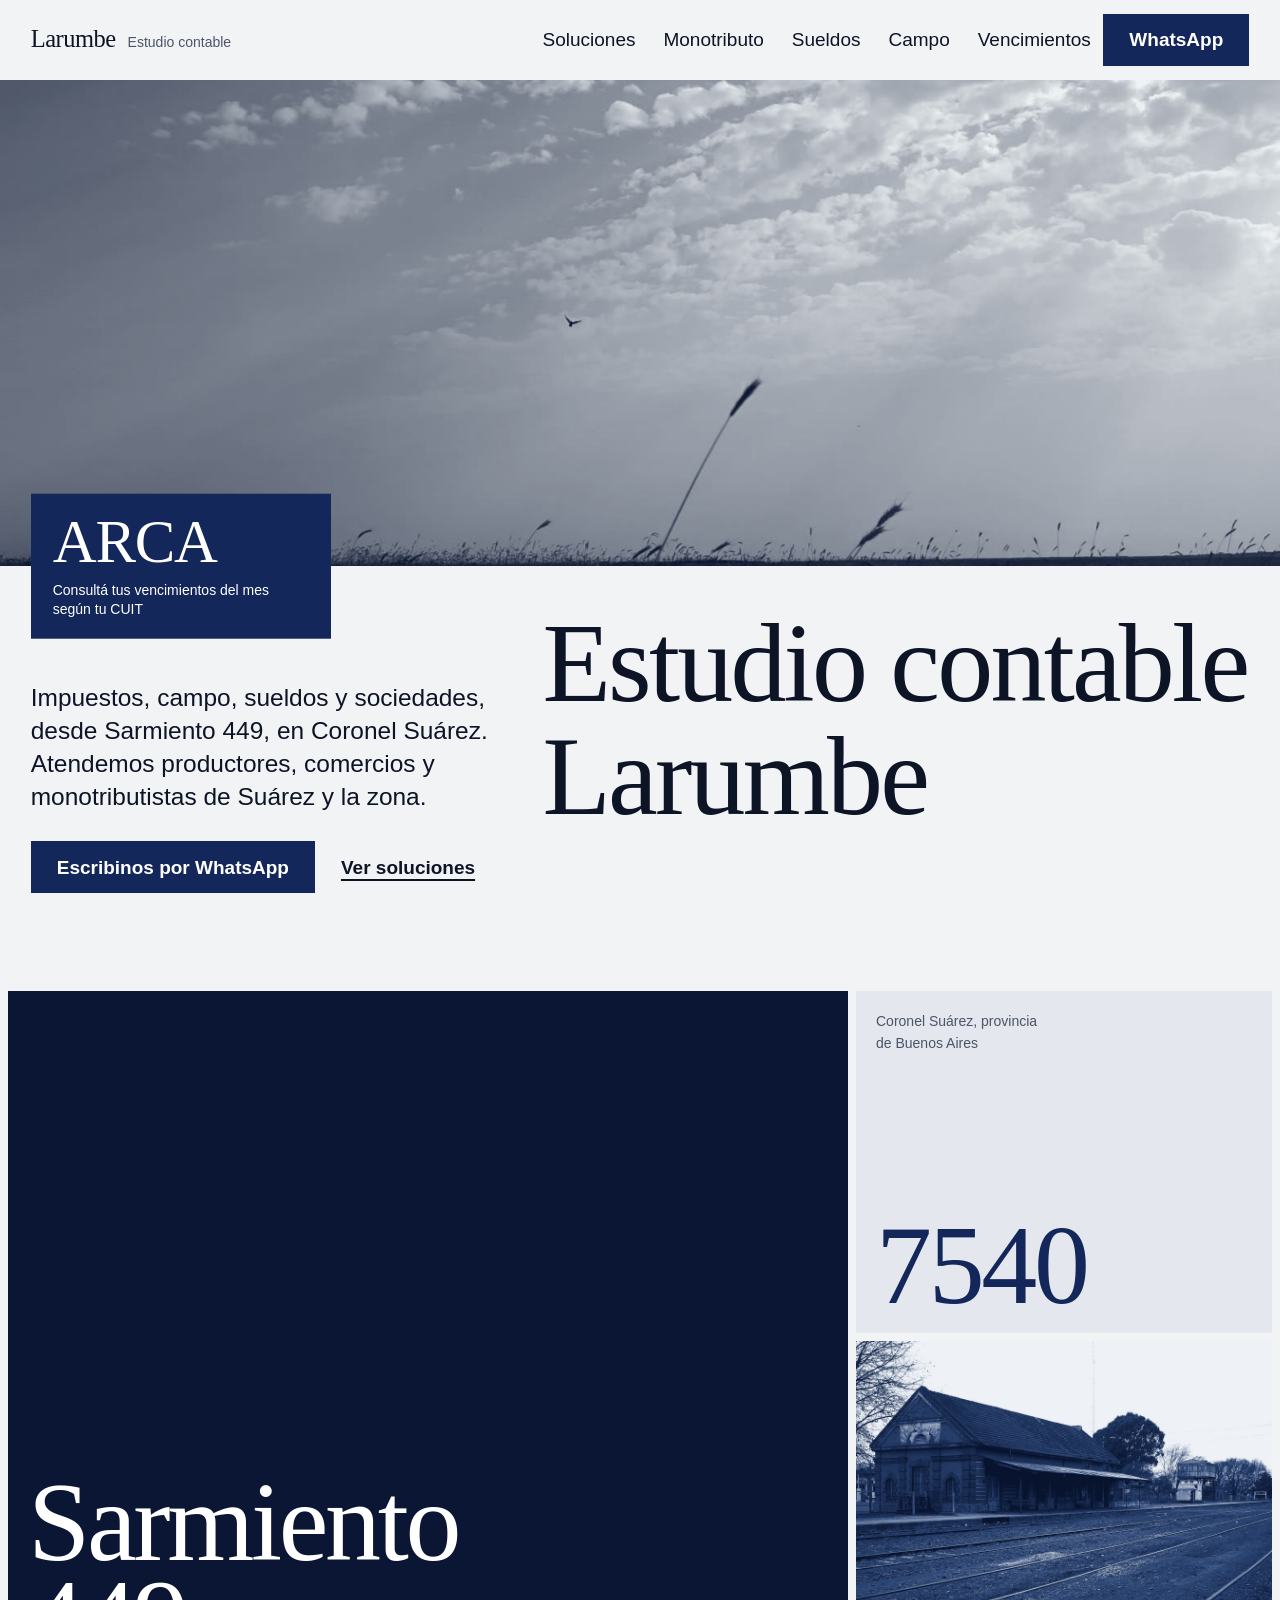
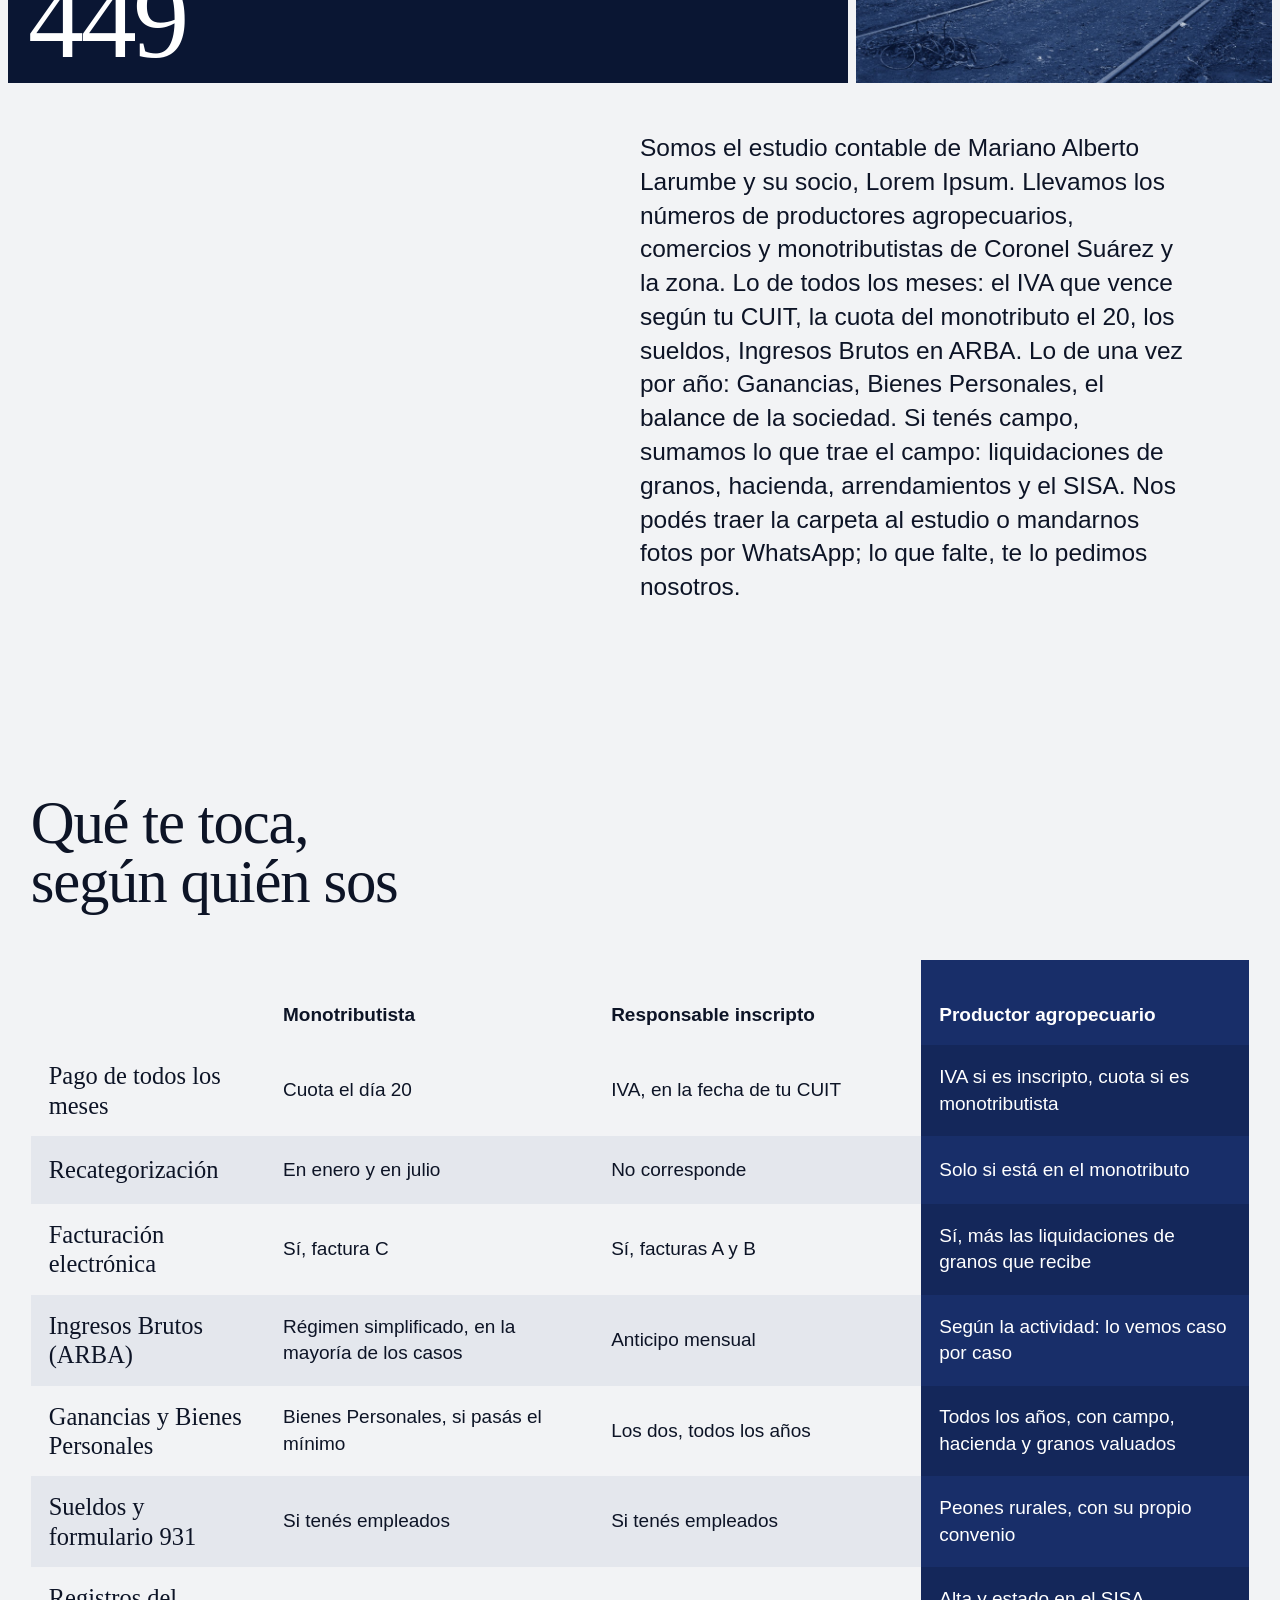
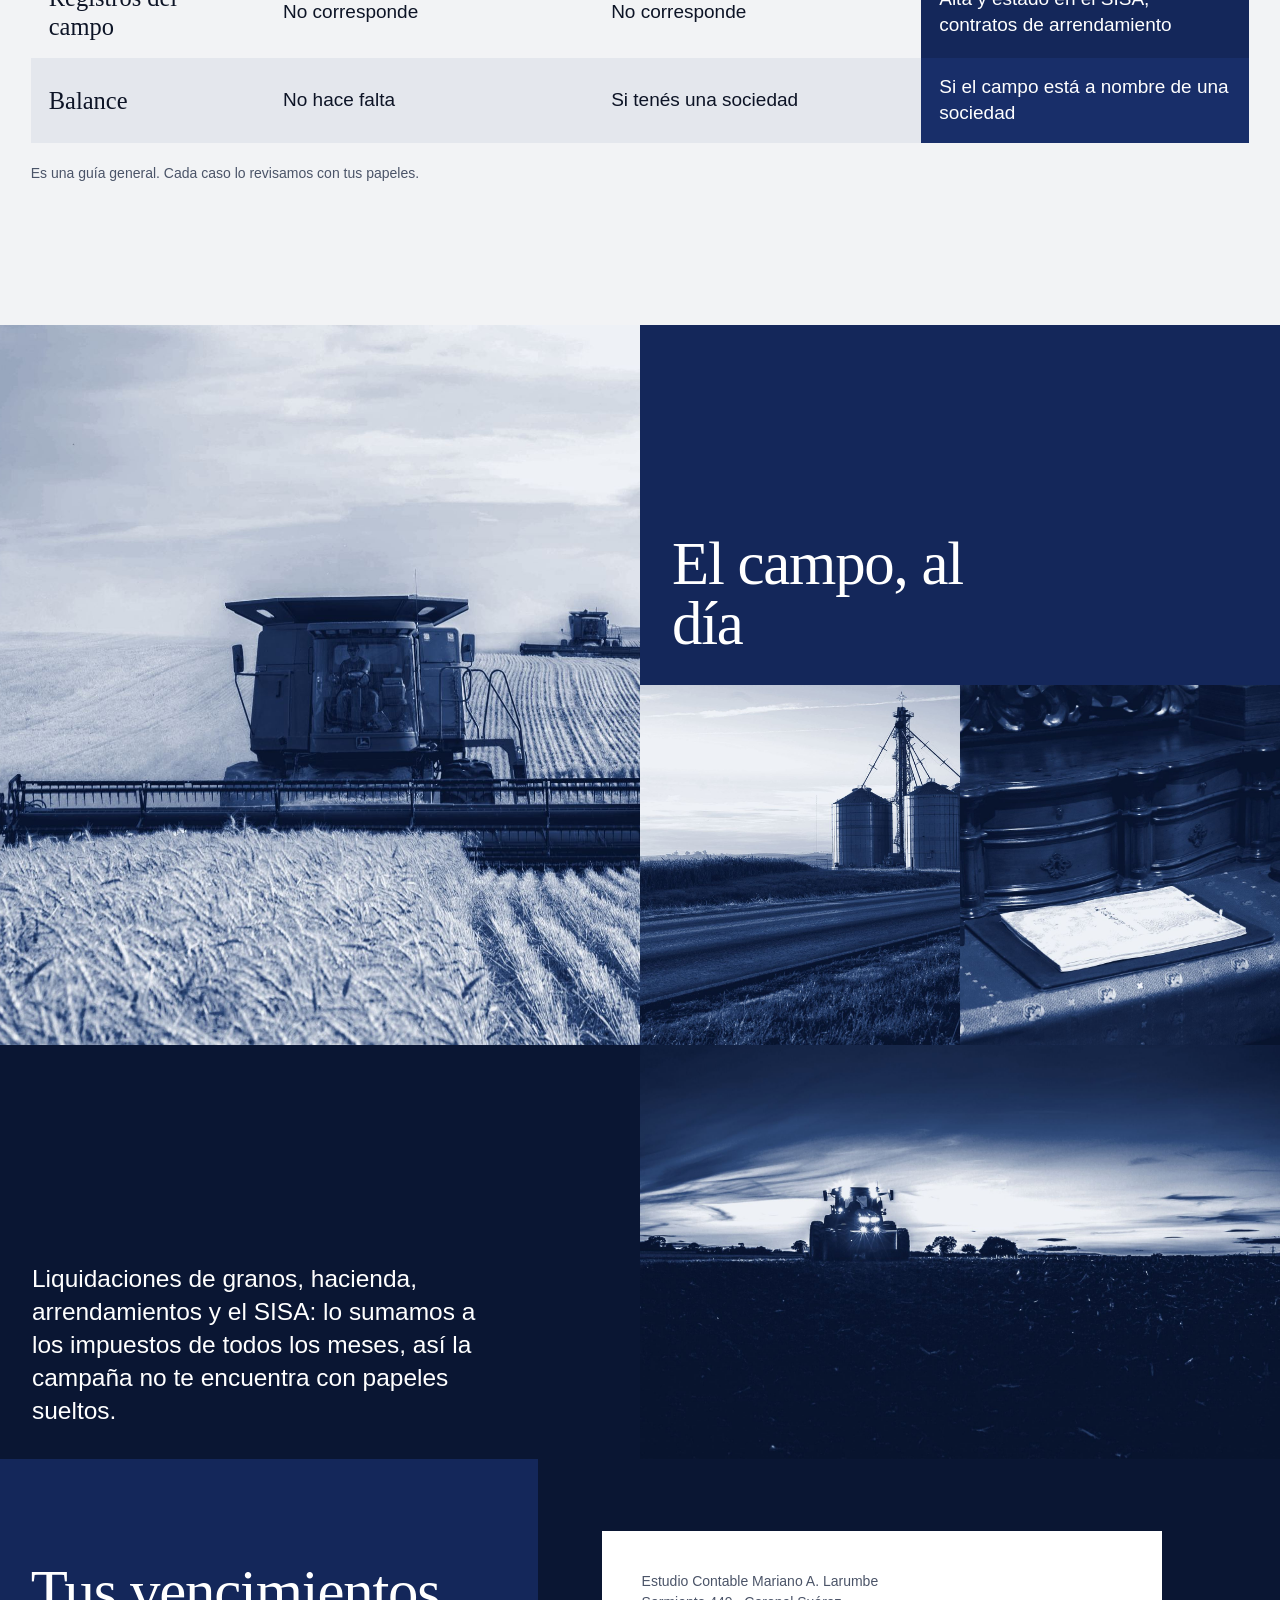
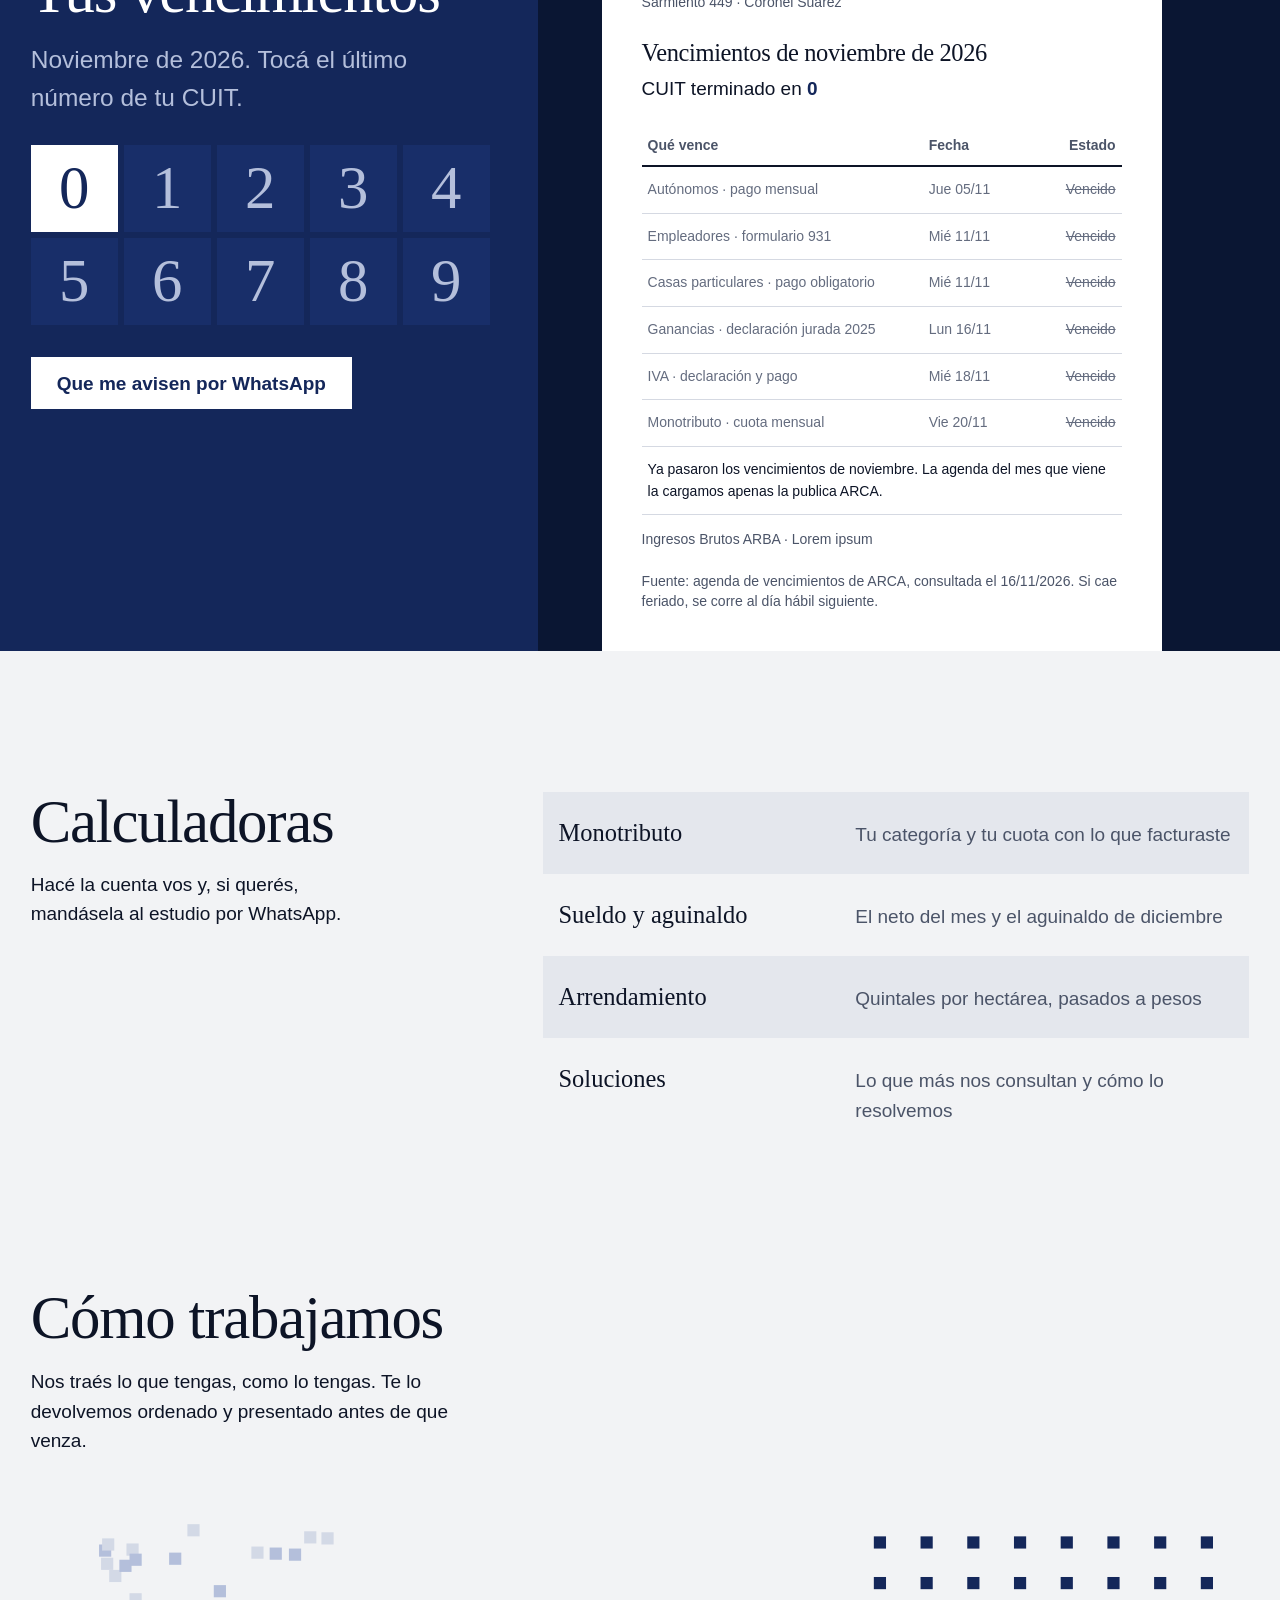
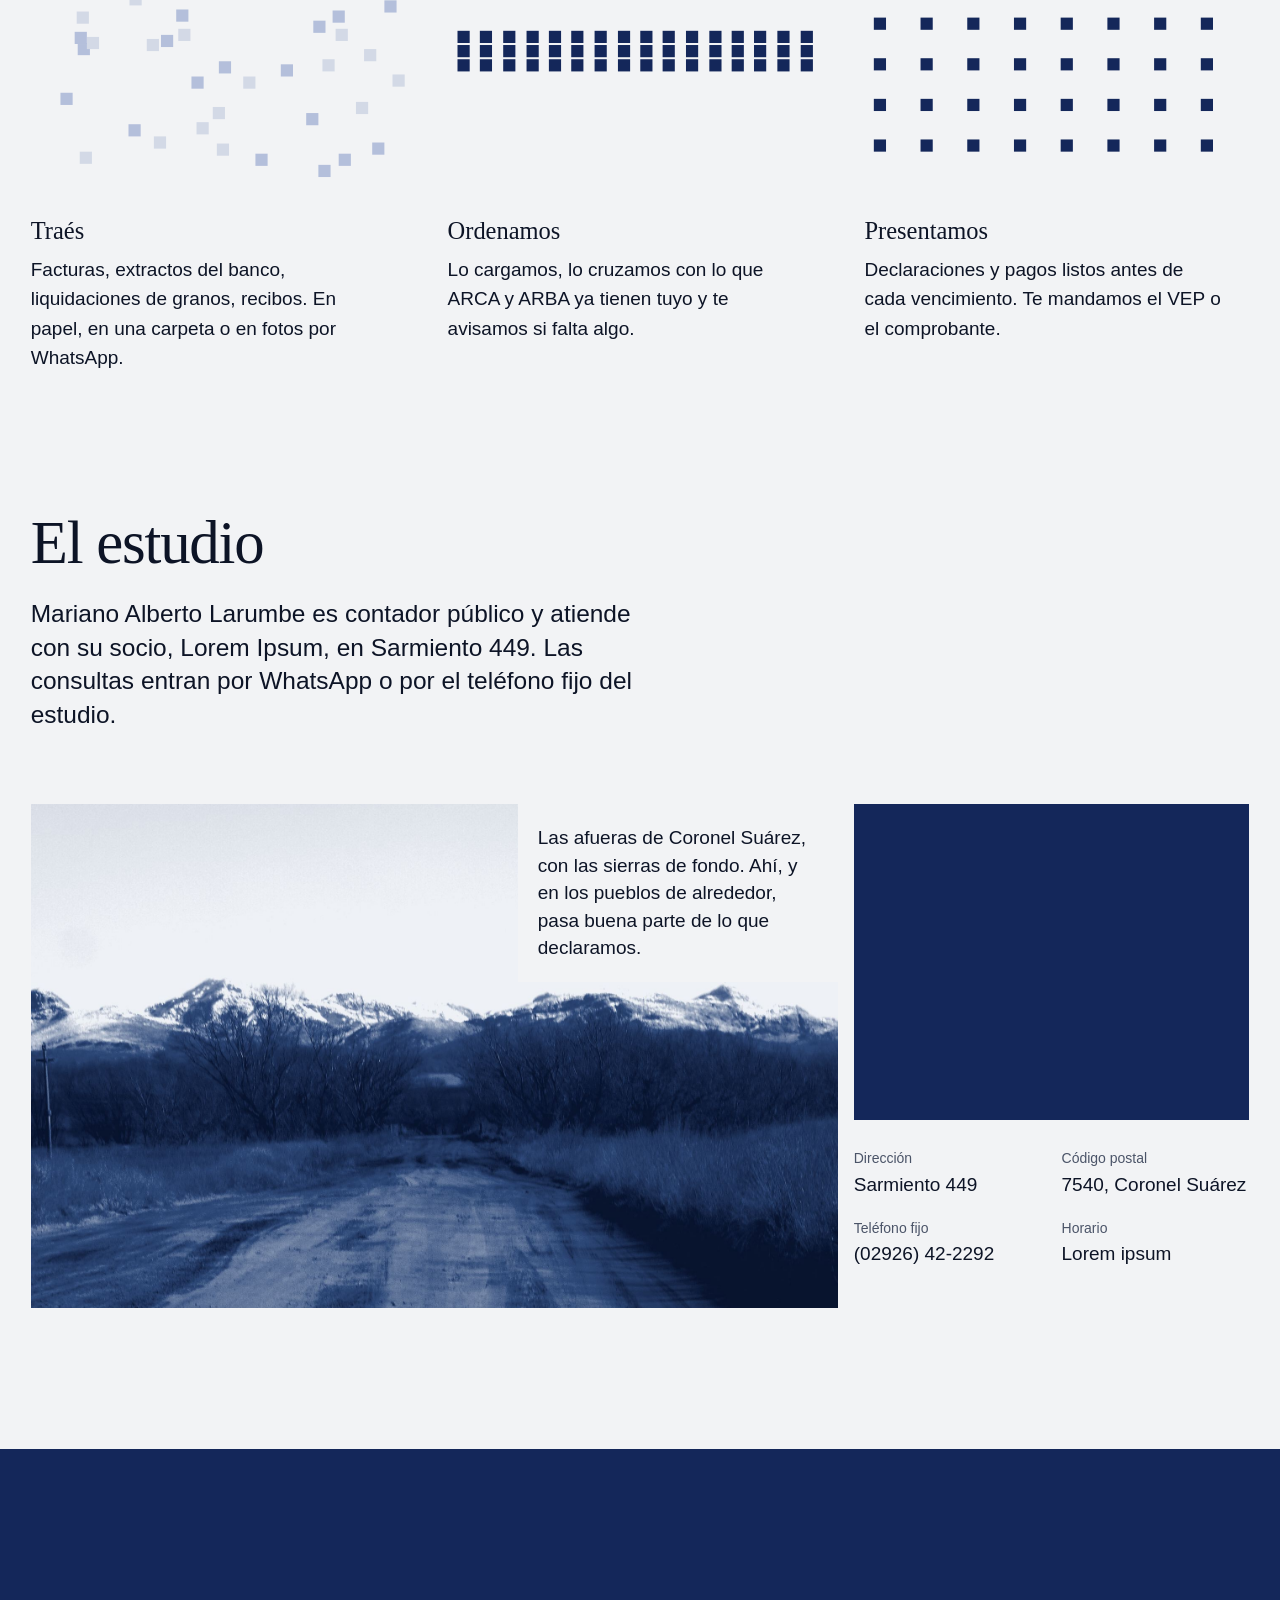
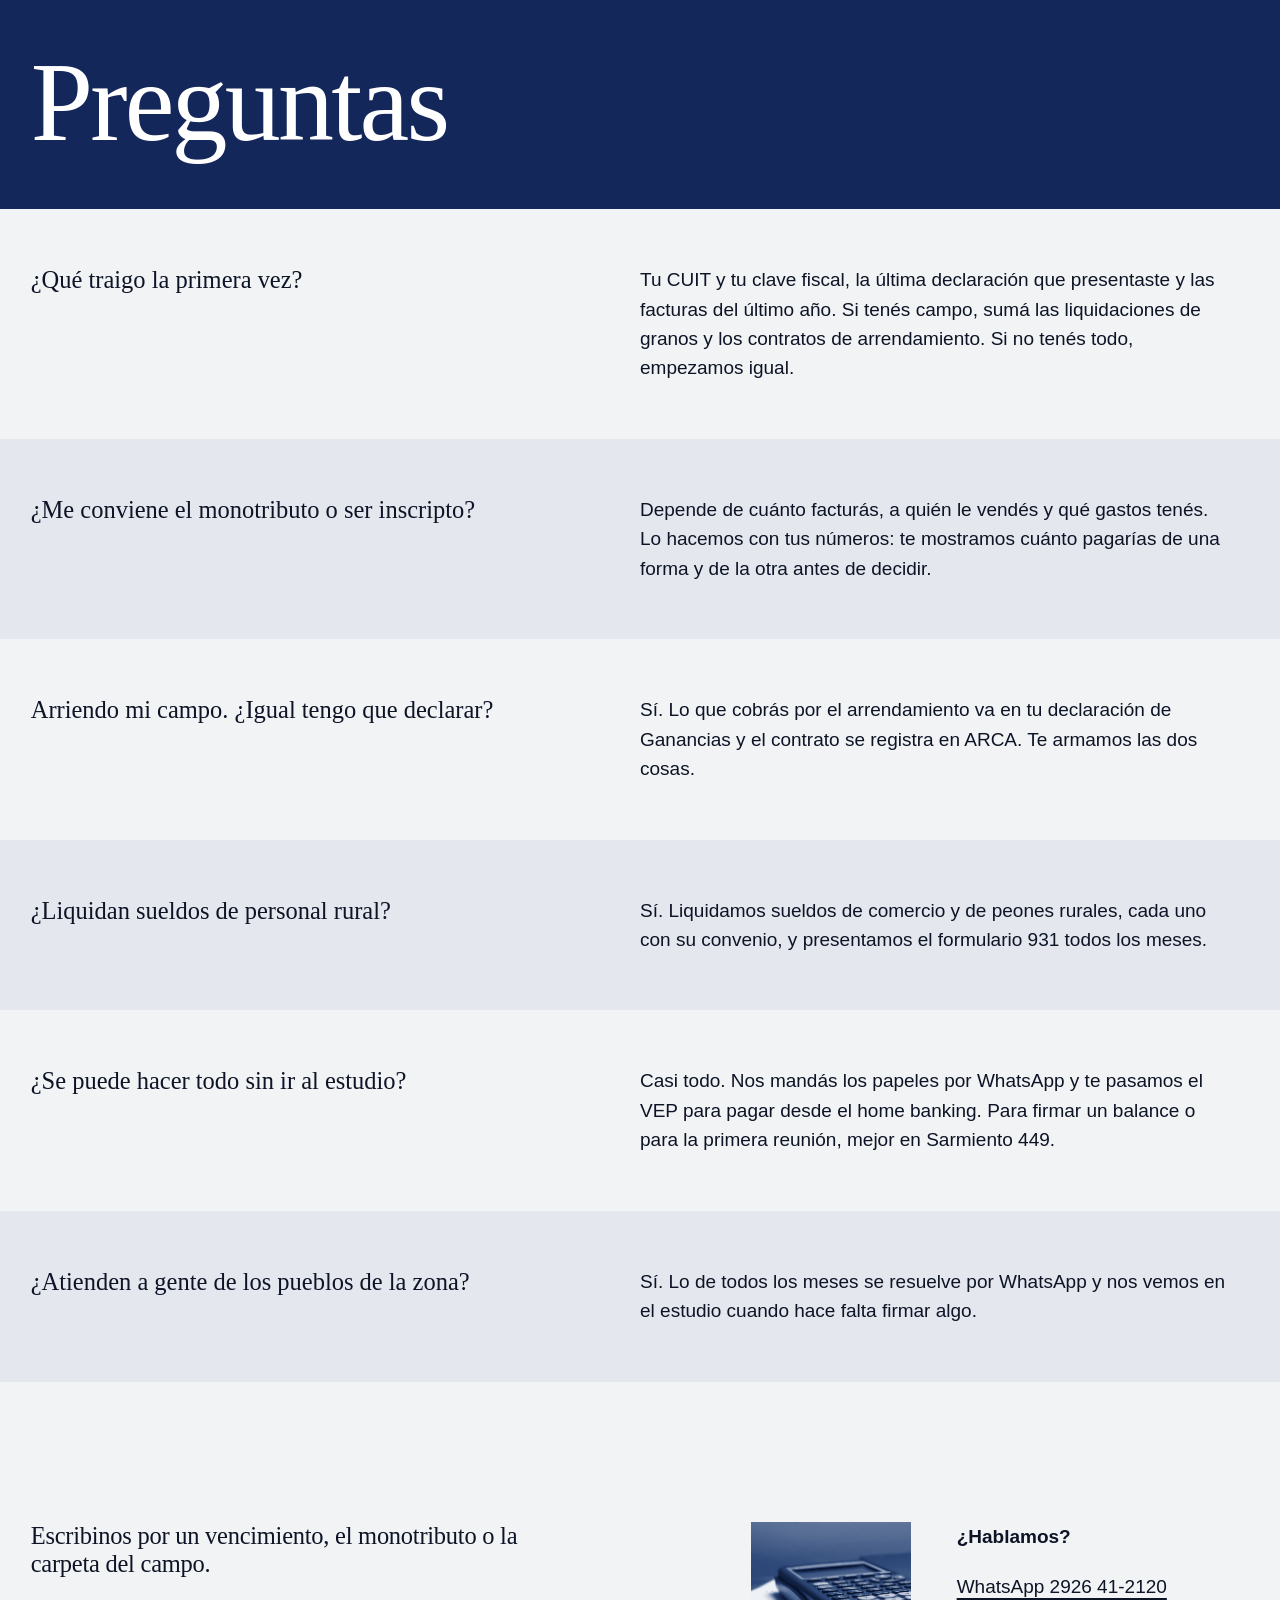
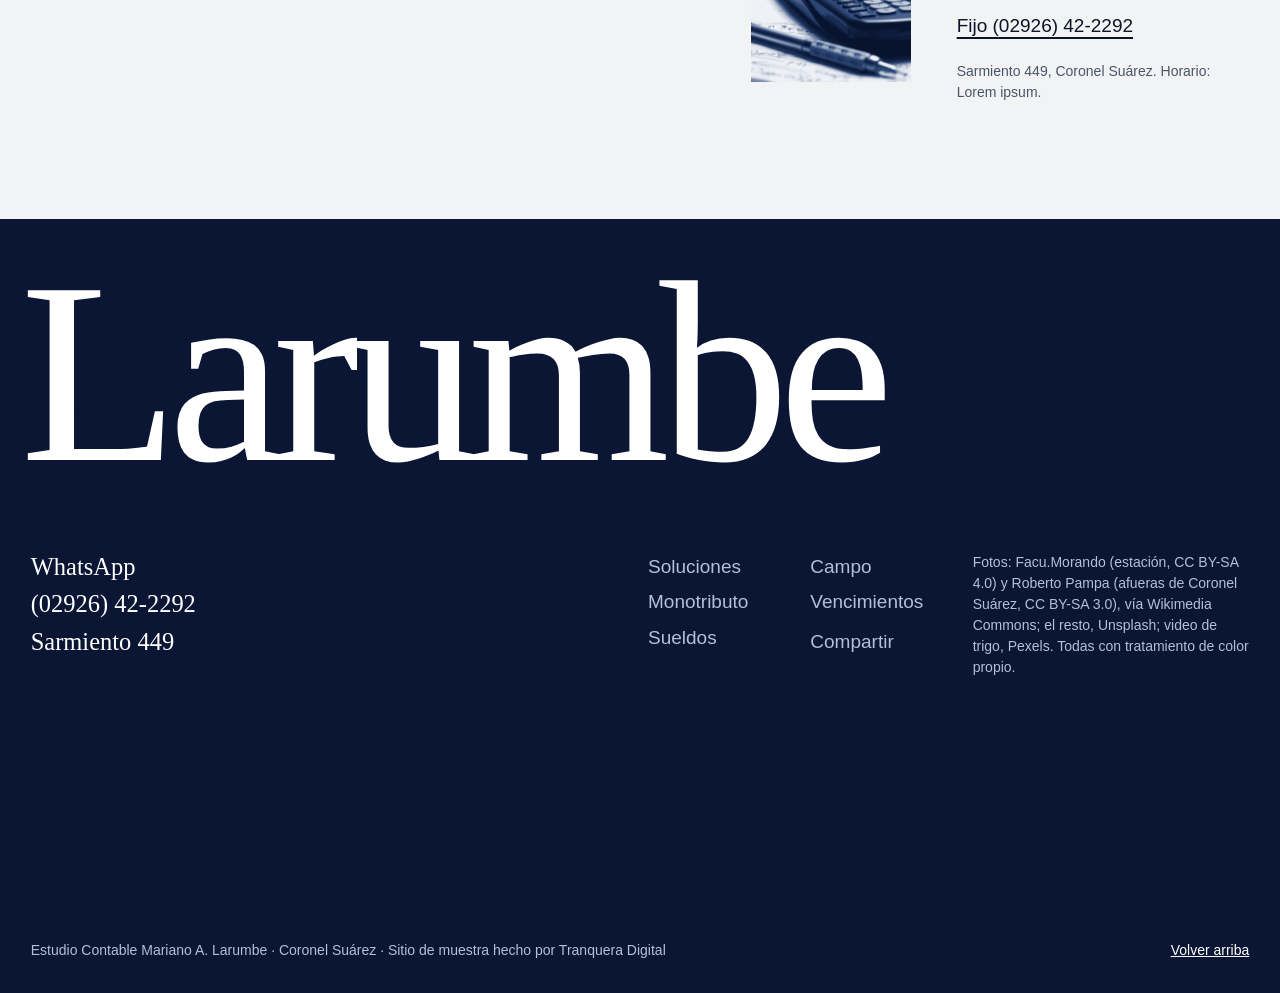
==== commit 2d285083: "Multipágina: soluciones, monotributo, sueldos, campo y vencimientos con calculadoras Co-Authored-By:" ====
--- a/index.html
+++ b/index.html
@@ -19,7 +19,7 @@
 <link rel="preconnect" href="https://cdn.fontshare.com" crossorigin>
 <link href="https://api.fontshare.com/v2/css?f[]=boska@400,500&f[]=switzer@400,500,600&display=swap" rel="stylesheet">
 <link rel="preload" as="image" href="assets/img/cielo-pampa-poster.jpg">
-<link rel="stylesheet" href="styles.css?v=3">
+<link rel="stylesheet" href="styles.css?v=5">
 <script type="application/ld+json">
 {
   "@context": "https://schema.org",
@@ -60,23 +60,17 @@
 <body>
 <a class="skip" href="#contenido">Ir al contenido</a>
 
-<header class="bar">
-  <a class="wordmark" href="#inicio" aria-label="Estudio Larumbe, inicio">
+<!--HEADER--><header class="bar">
+  <a class="wordmark" href="./" aria-label="Estudio Larumbe, inicio">
     <span class="wm-name">Larumbe</span>
     <span class="wm-sub">Estudio contable</span>
   </a>
   <nav class="nav" aria-label="Secciones">
     <button class="nav-toggle" type="button" aria-expanded="false" aria-controls="menu">Menú</button>
-    <ul id="menu" class="nav-list">
-      <li><a href="#que-te-toca">Servicios</a></li>
-      <li><a href="#vencimientos">Vencimientos</a></li>
-      <li><a href="#como-trabajamos">Cómo trabajamos</a></li>
-      <li><a href="#estudio">El estudio</a></li>
-      <li><a href="#preguntas">Preguntas</a></li>
-    </ul>
+    <ul id="menu" class="nav-list"><li><a href="soluciones/">Soluciones</a></li><li><a href="monotributo/">Monotributo</a></li><li><a href="sueldos/">Sueldos</a></li><li><a href="campo/">Campo</a></li><li><a href="vencimientos/">Vencimientos</a></li></ul>
   </nav>
   <a class="btn btn-ink bar-cta" href="https://wa.me/5492926412120?text=Hola%20Mariano%2C%20te%20escribo%20desde%20la%20web%20del%20estudio." target="_blank" rel="noopener">WhatsApp</a>
-</header>
+</header><!--/HEADER-->
 
 <main id="contenido">
 
@@ -95,7 +89,7 @@
       <!-- A CONFIRMAR: rubros de clientes y zona que atiende el estudio -->
       <div class="hero-actions reveal-late">
         <a class="btn btn-ink" href="https://wa.me/5492926412120?text=Hola%20Mariano%2C%20quiero%20hacer%20una%20consulta%20al%20estudio." target="_blank" rel="noopener">Escribinos por WhatsApp</a>
-        <a class="link" href="#vencimientos">Ver mis vencimientos</a>
+        <a class="link" href="soluciones/">Ver soluciones</a>
       </div>
     </div>
     <h1 class="hero-title"><span class="line"><span>Estudio contable</span></span><span class="line"><span>Larumbe</span></span></h1>
@@ -249,6 +243,20 @@
   </div>
 </section>
 
+<!-- CALCULADORAS -->
+<section class="toolsband" aria-labelledby="h-tools">
+  <div>
+    <h2 id="h-tools" class="h-head rise">Calculadoras</h2>
+    <p class="body rise">Hacé la cuenta vos y, si querés, mandásela al estudio por WhatsApp.</p>
+  </div>
+  <ul class="rel-list">
+    <li><a href="monotributo/"><span>Monotributo</span><span class="rel-d">Tu categoría y tu cuota con lo que facturaste</span></a></li>
+    <li><a href="sueldos/"><span>Sueldo y aguinaldo</span><span class="rel-d">El neto del mes y el aguinaldo de diciembre</span></a></li>
+    <li><a href="campo/"><span>Arrendamiento</span><span class="rel-d">Quintales por hectárea, pasados a pesos</span></a></li>
+    <li><a href="soluciones/"><span>Soluciones</span><span class="rel-d">Lo que más nos consultan y cómo lo resolvemos</span></a></li>
+  </ul>
+</section>
+
 <!-- CÓMO TRABAJAMOS -->
 <section class="flow" id="como-trabajamos" aria-labelledby="f-title">
   <div class="flow-head">
@@ -338,7 +346,7 @@
 </section>
 </main>
 
-<footer class="foot">
+<!--FOOTER--><footer class="foot">
   <p class="foot-name" aria-hidden="true">Larumbe</p>
   <div class="foot-row">
     <ul class="foot-places">
@@ -347,16 +355,8 @@
       <li><a href="https://maps.google.com/?q=Sarmiento+449,+Coronel+Su%C3%A1rez" target="_blank" rel="noopener">Sarmiento 449</a></li>
     </ul>
     <div class="foot-cols">
-      <ul>
-        <li><a href="#que-te-toca">Servicios</a></li>
-        <li><a href="#vencimientos">Vencimientos</a></li>
-        <li><a href="#como-trabajamos">Cómo trabajamos</a></li>
-      </ul>
-      <ul>
-        <li><a href="#estudio">El estudio</a></li>
-        <li><a href="#preguntas">Preguntas</a></li>
-        <li><button type="button" class="share" id="share">Compartir</button></li>
-      </ul>
+      <ul><li><a href="soluciones/">Soluciones</a></li><li><a href="monotributo/">Monotributo</a></li><li><a href="sueldos/">Sueldos</a></li></ul>
+      <ul><li><a href="campo/">Campo</a></li><li><a href="vencimientos/">Vencimientos</a></li><li><button type="button" class="share" id="share">Compartir</button></li></ul>
       <p class="credits">Fotos: Facu.Morando (estación, CC BY-SA 4.0) y Roberto Pampa (afueras de Coronel Suárez, CC BY-SA 3.0), vía Wikimedia Commons; el resto, Unsplash; video de trigo, Pexels. Todas con tratamiento de color propio.</p>
     </div>
   </div>
@@ -366,9 +366,10 @@
   </div>
 </footer>
 
-<a class="wa-fab" href="https://wa.me/5492926412120?text=Hola%20Mariano%2C%20te%20escribo%20desde%20la%20web%20del%20estudio." target="_blank" rel="noopener" aria-label="Escribir por WhatsApp">WhatsApp</a>
-
-<script src="vencimientos.js?v=1"></script>
-<script src="script.js?v=2"></script>
+<a class="wa-fab" href="https://wa.me/5492926412120?text=Hola%20Mariano%2C%20te%20escribo%20desde%20la%20web%20del%20estudio." target="_blank" rel="noopener" aria-label="Escribir por WhatsApp">WhatsApp</a><!--/FOOTER-->
+
+<!--SCRIPTS--><script src="vencimientos.js?v=5"></script>
+<script src="script.js?v=5"></script>
+<script src="tools.js?v=5"></script><!--/SCRIPTS-->
 </body>
 </html>
--- a/styles.css
+++ b/styles.css
@@ -395,3 +395,140 @@
   .contact-pic, .contact-links { grid-column: 1; }
   .contact-links { grid-row: 3; margin-top: 20px; }
 }
+
+/* =========================================================
+   Páginas internas (generadas por _build/build.py)
+   ========================================================= */
+.ph { display: grid; grid-template-columns: var(--axis) minmax(0, 1fr); min-height: calc(100svh - 76px); }
+.ph-text { padding: clamp(48px, 7vw, 112px) 48px 72px var(--m); display: flex; flex-direction: column; justify-content: flex-end; }
+.ph-title { font-family: var(--display); font-weight: 400; font-size: var(--step-display); line-height: .95; letter-spacing: -0.025em; }
+.ph-title .line { display: block; overflow: hidden; padding-bottom: .06em; }
+.ph-title .line > span { display: block; }
+.js .ph-title .line > span { animation: lineUp 1s var(--ease) both; }
+.js .ph-title .line:nth-child(2) > span { animation-delay: .11s; }
+.ph .standfirst { margin-top: 28px; max-width: 34ch; }
+.chips { display: flex; flex-wrap: wrap; gap: 8px; margin-top: 24px; }
+.chips li { background: var(--paper-2); padding: 8px 14px; font-size: var(--step-small); font-weight: 500; }
+.ph-img { position: relative; overflow: hidden; background: var(--navy-deep); }
+.ph-img img { position: absolute; inset: 0; width: 100%; height: 100%; object-fit: cover; animation: drift 22s var(--ease) both; }
+
+.sum { display: grid; grid-template-columns: var(--axis) minmax(0, 1fr); padding: var(--gap-section) var(--m) 0; }
+.sum-table { border-collapse: collapse; width: 100%; font-size: var(--step-body); }
+.sum-table th, .sum-table td { text-align: left; vertical-align: top; padding: 18px 16px 18px 0; border-top: 2px solid var(--ink); }
+.sum-table tr + tr th, .sum-table tr + tr td { border-top: 1px solid #c9ced8; }
+.sum-table th { width: 32%; font-weight: 600; }
+
+.tool { margin-top: var(--gap-section); display: grid; grid-template-columns: var(--axis) minmax(0, 1fr); background: var(--navy); color: var(--on-navy); }
+.tool-pick { padding: clamp(72px, 8vw, 120px) 48px 72px var(--m); }
+.tool-help { margin-top: 18px; color: var(--soft-on-navy); font-size: var(--step-body); }
+.calc { display: grid; gap: 22px; margin-top: 36px; max-width: 460px; }
+.seg { border: 0; padding: 0; margin: 0; display: grid; grid-template-columns: 1fr 1fr; gap: 6px; }
+.seg legend { font-size: var(--step-small); color: var(--soft-on-navy); margin-bottom: 8px; padding: 0; }
+.seg label { position: relative; cursor: pointer; }
+.seg input { position: absolute; opacity: 0; inset: 0; }
+.seg span { display: flex; align-items: center; justify-content: center; min-height: 52px; background: var(--navy-2); color: var(--soft-on-navy); font-weight: 600; transition: background-color .2s, color .2s; }
+.seg input:checked + span { background: var(--white); color: var(--navy); }
+.seg input:focus-visible + span { outline: 3px solid var(--white); outline-offset: 2px; }
+.field { display: grid; gap: 8px; }
+.field > span { font-size: var(--step-small); color: var(--soft-on-navy); }
+.field input, .field select {
+  width: 100%; min-height: 60px; border: 0; border-radius: 0; background: var(--white); color: var(--ink);
+  font: inherit; font-family: var(--display); font-size: var(--step-lead); padding: 0 16px; font-variant-numeric: tabular-nums;
+}
+.field input::placeholder { color: #6b7385; }
+.field input:focus, .field select:focus { outline: 3px solid #9fb0dc; outline-offset: 0; }
+.check { display: flex; gap: 12px; align-items: center; cursor: pointer; }
+.check input { width: 22px; height: 22px; accent-color: var(--white); }
+.tool-stage { background: var(--navy-deep); padding: 72px 64px; display: flex; align-items: flex-start; }
+.tool .sheet { min-height: 0; width: 560px; }
+.res-big { display: flex; align-items: baseline; gap: 18px; margin-top: 20px; padding-bottom: 10px; }
+.res-fig { font-family: var(--display); font-size: var(--step-display); line-height: .9; color: var(--navy); }
+.res-lab { font-size: var(--step-body); color: var(--muted); }
+.res-table td:last-child { text-align: right; white-space: nowrap; font-variant-numeric: tabular-nums; }
+.res-table tr.is-first td { background: #e7ecf6; font-weight: 600; color: var(--navy); }
+.sheet-cta { margin-top: 24px; width: 100%; }
+
+.cats { padding: var(--gap-section) var(--m) 0; }
+.cats .h-head { margin-bottom: 40px; }
+.cats-wrap { overflow-x: auto; }
+.cats-table { width: 100%; border-collapse: collapse; font-size: var(--step-body); font-variant-numeric: tabular-nums; }
+.cats-table th, .cats-table td { text-align: left; padding: 14px 16px; }
+.cats-table thead th { font-size: var(--step-small); font-weight: 600; border-bottom: 2px solid var(--ink); vertical-align: bottom; }
+.cats-table tbody tr:nth-child(odd) { background: var(--paper-2); }
+.cats-table tbody th { font-family: var(--display); font-weight: 500; font-size: var(--step-lead); }
+
+.papers { margin-top: 8px; display: grid; grid-template-columns: var(--axis) minmax(0, 1fr); background: var(--paper-2); padding: clamp(72px, 8vw, 120px) var(--m); }
+.papers-head { padding-right: 48px; }
+.papers-head .body { margin-top: 20px; max-width: 34ch; }
+.papers-list { display: grid; grid-template-columns: 1fr 1fr; gap: 8px; align-content: start; }
+.papers-list label { display: flex; gap: 14px; align-items: center; background: var(--paper); padding: 18px; cursor: pointer; min-height: 64px; transition: background-color .2s; }
+.papers-list label:hover { background: var(--white); }
+.papers-list input { width: 22px; height: 22px; flex: none; accent-color: var(--navy); }
+.papers-list .btn { grid-column: 1 / -1; margin-top: 16px; justify-self: start; }
+
+.txt { display: grid; grid-template-columns: var(--axis) minmax(0, 1fr); padding: var(--gap-section) var(--m) 0; }
+.txt .h-head { padding-right: 40px; }
+.txt-body { columns: 2 34ch; column-gap: 48px; }
+.txt-body p { break-inside: avoid; margin-bottom: 1em; }
+
+.sols { padding: var(--gap-section) 0 0; }
+.sols .h-head { padding: 0 var(--m); margin-bottom: 48px; }
+.sol-list { display: grid; }
+.sol { display: grid; grid-template-columns: var(--axis) minmax(0, 1fr); padding: 44px var(--m); background: var(--paper); }
+.sol:nth-child(odd) { background: var(--paper-2); }
+.sol-p { font-family: var(--display); font-size: var(--step-lead); line-height: 1.2; padding-right: 40px; }
+.sol-a p { max-width: 52ch; }
+.sol-a .link { display: inline-block; margin-top: 14px; }
+
+.rel { padding: var(--gap-section) var(--m) 0; }
+.rel .h-head { margin-bottom: 32px; }
+.rel-list { display: grid; }
+.rel-list a { display: grid; grid-template-columns: var(--axis) minmax(0, 1fr); align-items: baseline; padding: 22px 0; text-decoration: none; background: var(--paper); transition: color .2s, transform .3s var(--ease); }
+.rel-list li:nth-child(odd) a { background: var(--paper-2); }
+.rel-list a > span:first-child { font-family: var(--display); font-size: var(--step-lead); padding-left: 16px; }
+.rel-list a:hover { color: var(--navy); transform: translateX(8px); }
+.rel-d { color: var(--muted); padding: 0 16px; }
+
+/* Franja de calculadoras en la home */
+.toolsband { display: grid; grid-template-columns: var(--axis) minmax(0, 1fr); padding: var(--gap-section) var(--m) 0; }
+.toolsband .h-head { padding-right: 40px; }
+.toolsband p.body { margin-top: 18px; max-width: 30ch; }
+
+@media (max-width: 820px) {
+  .ph { grid-template-columns: minmax(0, 1fr); min-height: 0; }
+  .ph-img { order: -1; aspect-ratio: 4 / 3; }
+  .ph-text { padding: 32px var(--m) 56px; }
+  .sum, .tool, .papers, .txt, .sol, .toolsband { grid-template-columns: minmax(0, 1fr); }
+  .sum .h-head, .txt .h-head, .toolsband .h-head { margin-bottom: 24px; }
+  .sum-table th { width: 38%; }
+  .tool-pick { padding: 72px var(--m) 40px; }
+  .calc { max-width: none; }
+  .tool-stage { padding: 16px 16px 40px; }
+  .tool .sheet { width: 100%; }
+  .papers-head { padding: 0 0 28px; }
+  .papers-list { grid-template-columns: minmax(0, 1fr); }
+  .txt-body { columns: 1; }
+  .sol { padding: 32px var(--m); }
+  .sol-p { padding: 0 0 12px; }
+  .rel-list a { grid-template-columns: minmax(0, 1fr); gap: 4px; }
+  .cats-table th, .cats-table td { padding: 12px 10px; }
+}
+
+.band { margin-top: 8px; display: grid; grid-template-columns: 2fr 1fr 1fr; height: 52svh; min-height: 360px; }
+.band figure { overflow: hidden; min-width: 0; }
+.band img { width: 100%; height: 100%; object-fit: cover; transition: transform 1.2s var(--ease); }
+.band figure:hover img { transform: scale(1.03); }
+.sub .ph { grid-template-columns: 1fr 1fr; }
+.sub .sum, .sub .tool, .sub .papers, .sub .txt, .sub .sol { grid-template-columns: var(--axis) minmax(0, 1fr); }
+@media (max-width: 820px) {
+  .band { grid-template-columns: 1fr 1fr; height: auto; min-height: 0; }
+  .band figure:first-child { grid-column: 1 / -1; aspect-ratio: 4 / 3; }
+  .band figure { aspect-ratio: 1; }
+  .sub .ph { grid-template-columns: minmax(0, 1fr); }
+  .sub .sum, .sub .tool, .sub .papers, .sub .txt, .sub .sol { grid-template-columns: minmax(0, 1fr); }
+  .cats-table thead { display: none; }
+  .cats-table tr { display: grid; grid-template-columns: 56px 1fr; padding: 10px 0; }
+  .cats-table tbody th { grid-row: 1 / 4; padding: 4px 10px; }
+  .cats-table td { padding: 2px 10px; }
+  .cats-table td[data-l]::before { content: attr(data-l) ": "; color: var(--muted); }
+}
